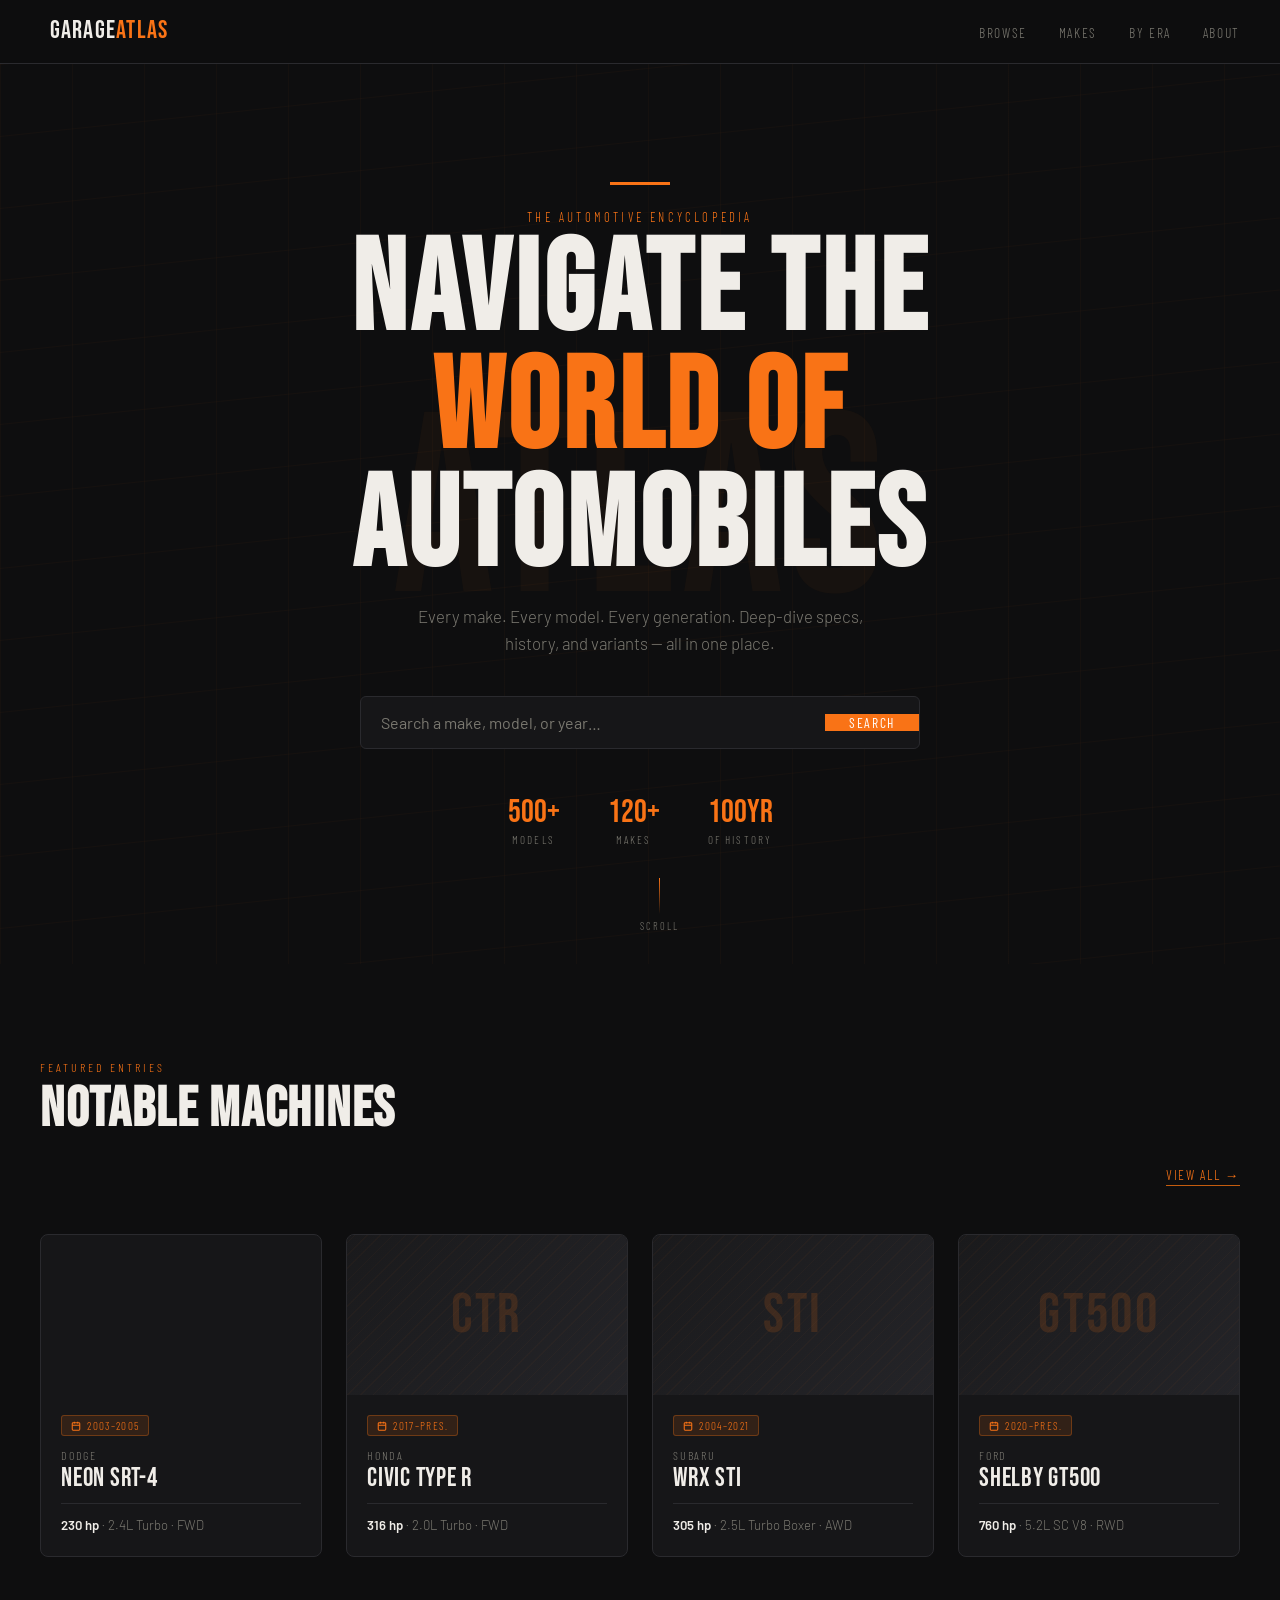
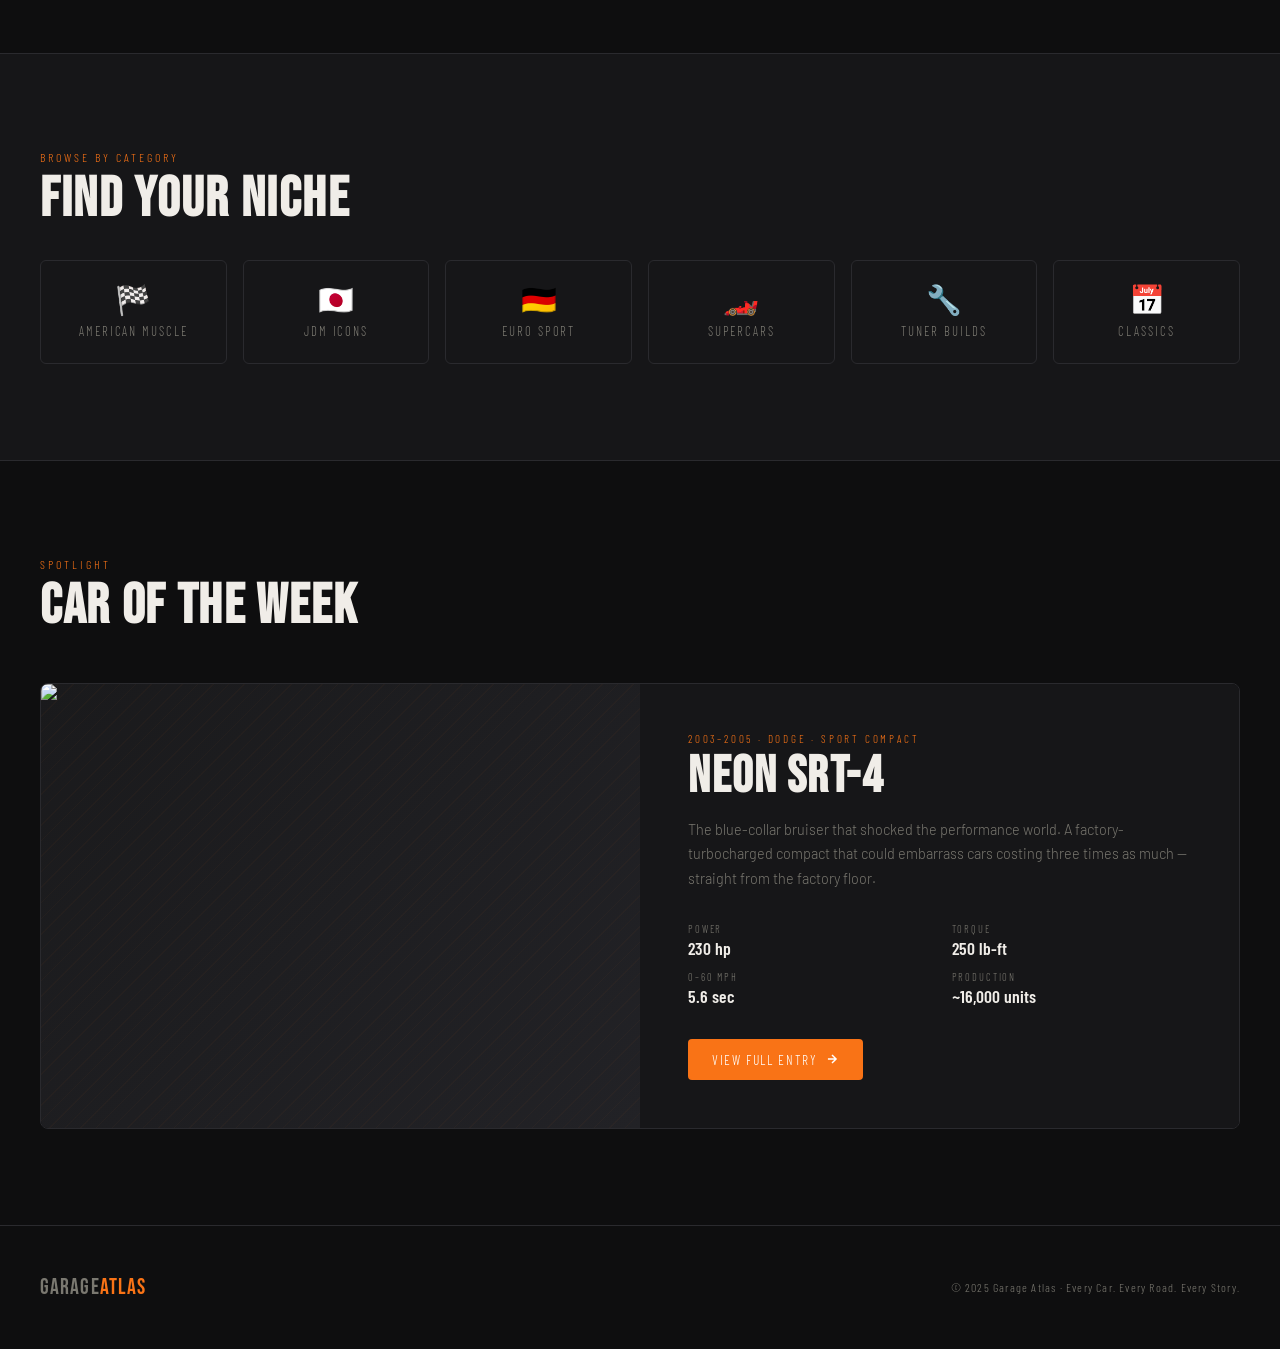
==== index.html @ d99cba9d "Add Garage Atlas site pages, styles, and car data Introduce the initial static site for Garage Atlas" ====
<!DOCTYPE html>
<html lang="en">
<head>
  <meta charset="UTF-8" />
  <meta name="viewport" content="width=device-width, initial-scale=1.0"/>
  <title>Garage Atlas — Navigate the World of Automobiles</title>
  <link rel="preconnect" href="https://fonts.googleapis.com">
  <link href="https://fonts.googleapis.com/css2?family=Bebas+Neue&family=Barlow:ital,wght@0,300;0,400;0,600;0,700;1,300&family=Barlow+Condensed:wght@400;600;700&display=swap" rel="stylesheet">
  <link rel="stylesheet" href="styles.css">
</head>
<body>

<!-- Page transition overlay (fades out on load, fades in on nav) -->
<div id="page-transition"></div>

<!-- ─── STICKY NAV ──────────────────────────────── -->
<nav>
  <a href="index.html" class="nav-logo">
    <!-- Inline SVG pin logo -->
    <svg class="nav-logo-icon" viewBox="0 0 32 32" fill="none" xmlns="http://www.w3.org/2000/svg">
      <path d="M16 2C11.03 2 7 6.03 7 11c0 6.75 9 19 9 19s9-12.25 9-19c0-4.97-4.03-9-9-9z" fill="#f97316"/>
      <circle cx="16" cy="11" r="4" fill="#0e0e0f"/>
      <!-- Gear teeth on circle -->
      <path d="M16 8v1M16 13v1M13 11h-1M20 11h-1M13.93 8.93l.7.7M18.37 13.37l.7.7M13.93 13.07l.7-.7M18.37 8.63l.7-.7" stroke="#f97316" stroke-width="1" stroke-linecap="round"/>
    </svg>
    <span class="nav-logo-text">GARAGE<span>ATLAS</span></span>
  </a>

  <ul class="nav-links">
    <li><a href="browse.html">Browse</a></li>
    <li><a href="browse.html">Makes</a></li>
    <li><a href="browse.html">By Era</a></li>
    <li><a href="#">About</a></li>
  </ul>

  <!-- Hamburger button — only visible on mobile, toggles the nav drawer -->
  <button class="nav-hamburger" id="nav-hamburger" aria-label="Toggle menu">
    <span></span><span></span><span></span>
  </button>
</nav>

<!-- Mobile nav drawer — hidden on desktop, slides down on mobile when hamburger is clicked -->
<div class="nav-drawer" id="nav-drawer">
  <a href="browse.html">Browse</a>
  <a href="browse.html">Makes</a>
  <a href="browse.html">By Era</a>
  <a href="#">About</a>
  <div class="drawer-search">
    <svg width="14" height="14" viewBox="0 0 24 24" fill="none" stroke="currentColor" stroke-width="2">
      <circle cx="11" cy="11" r="8"/><path d="m21 21-4.35-4.35"/>
    </svg>
    <input type="text" placeholder="Search..." id="drawer-search-input" />
  </div>
</div>

<!-- ─── HERO ────────────────────────────────────── -->
<section class="hero">
  <div class="hero-bg-text">ATLAS</div>

  <div class="hero-line"></div>
  <p class="hero-eyebrow">The Automotive Encyclopedia</p>

  <h1 class="hero-title">
    NAVIGATE THE<br><span>WORLD OF</span><br>AUTOMOBILES
  </h1>

  <p class="hero-sub">
    Every make. Every model. Every generation.
    Deep-dive specs, history, and variants — all in one place.
  </p>

  <!-- Hero search -->
  <div class="hero-search">
    <input type="text" placeholder="Search a make, model, or year…" id="hero-search-input" />
    <button onclick="doSearch()">Search</button>
  </div>

  <!-- Quick stats -->
  <div class="hero-stats">
    <div class="hero-stat">
      <div class="hero-stat-num">500+</div>
      <div class="hero-stat-label">Models</div>
    </div>
    <div class="hero-stat">
      <div class="hero-stat-num">120+</div>
      <div class="hero-stat-label">Makes</div>
    </div>
    <div class="hero-stat">
      <div class="hero-stat-num">100yr</div>
      <div class="hero-stat-label">Of History</div>
    </div>
  </div>

  <!-- Scroll cue -->
  <div class="scroll-cue">
    <div class="scroll-cue-line"></div>
    <span>Scroll</span>
  </div>
</section>

<!-- ─── FEATURED CARS ────────────────────────────── -->
<section>
  <div class="featured">
    <div class="featured-header reveal">
      <div>
        <p class="section-label">Featured Entries</p>
        <h2 class="section-title">NOTABLE MACHINES</h2>
      </div>
      <a href="browse.html">View All →</a>
    </div>

    <!-- Featured cards populated from cars/index.json by JS below -->
    <div class="cards-grid" id="featured-grid"></div>
  </div>
</section>

<!-- ─── CATEGORY TILES ───────────────────────────── -->
<section class="categories-section">
  <div class="categories-inner">
    <div class="reveal">
      <p class="section-label">Browse by Category</p>
      <h2 class="section-title" style="margin-bottom:2rem;">FIND YOUR NICHE</h2>
    </div>
    <div class="categories-grid reveal">
      <a href="browse.html" class="category-tile">
        <div class="category-tile-icon">🏁</div>
        <div class="category-tile-label">American Muscle</div>
      </a>
      <a href="browse.html" class="category-tile">
        <div class="category-tile-icon">🇯🇵</div>
        <div class="category-tile-label">JDM Icons</div>
      </a>
      <a href="browse.html" class="category-tile">
        <div class="category-tile-icon">🇩🇪</div>
        <div class="category-tile-label">Euro Sport</div>
      </a>
      <a href="browse.html" class="category-tile">
        <div class="category-tile-icon">🏎️</div>
        <div class="category-tile-label">Supercars</div>
      </a>
      <a href="browse.html" class="category-tile">
        <div class="category-tile-icon">🔧</div>
        <div class="category-tile-label">Tuner Builds</div>
      </a>
      <a href="browse.html" class="category-tile">
        <div class="category-tile-icon">📅</div>
        <div class="category-tile-label">Classics</div>
      </a>
    </div>
  </div>
</section>

<!-- ─── SPOTLIGHT ────────────────────────────────── -->
<section>
  <div class="spotlight-section">
    <div class="reveal">
      <p class="section-label">Spotlight</p>
      <h2 class="section-title">CAR OF THE WEEK</h2>
    </div>

    <a href="car.html?id=srt4" class="spotlight-card reveal">
      <!-- Spotlight image: JS sets a real photo if available, else keeps text -->
      <div class="spotlight-img" id="spotlight-img">SRT-4</div>
      <div class="spotlight-content">
        <p class="spotlight-eyebrow">2003–2005 · Dodge · Sport Compact</p>
        <h3 class="spotlight-title">NEON SRT-4</h3>
        <p class="spotlight-desc">
          The blue-collar bruiser that shocked the performance world.
          A factory-turbocharged compact that could embarrass cars
          costing three times as much — straight from the factory floor.
        </p>
        <div class="spotlight-specs">
          <div class="spotlight-spec-item">
            <div class="spotlight-spec-label">Power</div>
            <div class="spotlight-spec-val">230 hp</div>
          </div>
          <div class="spotlight-spec-item">
            <div class="spotlight-spec-label">Torque</div>
            <div class="spotlight-spec-val">250 lb-ft</div>
          </div>
          <div class="spotlight-spec-item">
            <div class="spotlight-spec-label">0–60 mph</div>
            <div class="spotlight-spec-val">5.6 sec</div>
          </div>
          <div class="spotlight-spec-item">
            <div class="spotlight-spec-label">Production</div>
            <div class="spotlight-spec-val">~16,000 units</div>
          </div>
        </div>
        <span class="btn-orange">
          View Full Entry
          <svg width="14" height="14" viewBox="0 0 24 24" fill="none" stroke="currentColor" stroke-width="2.5"><path d="M5 12h14M12 5l7 7-7 7"/></svg>
        </span>
      </div>
    </a>
  </div>
</section>

<!-- ─── FOOTER ───────────────────────────────────── -->
<footer>
  <div class="footer-logo">GARAGE<span>ATLAS</span></div>
  <div class="footer-copy">© 2025 Garage Atlas · Every Car. Every Road. Every Story.</div>
</footer>

<script>
  // ─── FETCH INDEX & POPULATE FEATURED CARDS ───────
  // Grabs the first 4 cars from index.json and renders
  // them as featured cards, using thumb images if available.
  // Also wires up the spotlight hero image from srt4.json.
  fetch('cars/index.json')
    .then(res => res.json())
    .then(cars => {
      const grid = document.getElementById('featured-grid');

      // Take first 4 cars as featured
      grid.innerHTML = cars.slice(0, 4).map((car, i) => {
        const thumbStyle = car.thumb
          ? `style="background-image:url('${car.thumb}'); background-size:cover; background-position:center;"`
          : '';
        const thumbText = car.thumb ? '' : car.abbr;

        return `
          <a href="car.html?id=${car.id}" class="car-card reveal" style="animation-delay:${i * 80}ms">
            <div class="card-img" ${thumbStyle}>${thumbText}</div>
            <div class="card-body">
              <div class="card-badge">
                <svg width="10" height="10" viewBox="0 0 24 24" fill="none" stroke="currentColor" stroke-width="2.5">
                  <rect x="3" y="4" width="18" height="18" rx="2"/><path d="M16 2v4M8 2v4M3 10h18"/>
                </svg>
                ${car.years}
              </div>
              <div class="card-make">${car.make}</div>
              <div class="card-model">${car.model}</div>
              <div class="card-spec">
                <strong>${car.hp} hp</strong> · ${car.engine} · ${car.drivetrain}
              </div>
            </div>
          </a>
        `;
      }).join('');

      // Re-attach transition listeners to the new cards
      attachTransitionLinks();

      // Re-run scroll reveal for the newly injected cards
      initScrollReveal();
    })
    .catch(() => {
      // Silently fail — page still works without featured cards
      console.warn('Could not load featured cars from index.json');
    });

  // ─── SPOTLIGHT HERO IMAGE ────────────────────────
  // Fetch srt4.json to get its hero image for the spotlight panel.
  // Falls back gracefully to the "SRT-4" text if no image is set.
  fetch('cars/srt4.json')
    .then(res => res.json())
    .then(car => {
      const panel = document.getElementById('spotlight-img');
      if (car.images && car.images.hero) {
        panel.classList.add('has-image');
        panel.innerHTML = `<img src="${car.images.hero}" alt="${car.make} ${car.model}" />`;
      }
    })
    .catch(() => {}); // silent fallback

  // ─── PAGE TRANSITIONS ────────────────────────────
  function attachTransitionLinks() {
    document.querySelectorAll('a[href]').forEach(link => {
      if (link._transitionBound) return;
      link._transitionBound = true;
      const target = link.getAttribute('href');
      if (!target || target.startsWith('#')) return;
      link.addEventListener('click', e => {
        e.preventDefault();
        const overlay = document.getElementById('page-transition');
        overlay.classList.add('fade-out');
        setTimeout(() => { window.location.href = target; }, 350);
      });
    });
  }

  // Initial link binding for static links already in the HTML
  attachTransitionLinks();

  // ─── SCROLL REVEAL ──────────────────────────────
  // Reusable — called on load for static elements, and again
  // after fetch injects new cards so they also animate in.
  function initScrollReveal() {
    const observer = new IntersectionObserver((entries) => {
      entries.forEach((entry, i) => {
        if (entry.isIntersecting) {
          setTimeout(() => entry.target.classList.add('visible'), i * 80);
          observer.unobserve(entry.target);
        }
      });
    }, { threshold: 0.1 });
    // Only observe elements not already marked visible
    document.querySelectorAll('.reveal:not(.visible)').forEach(el => observer.observe(el));
  }

  // Run immediately for all static .reveal elements on the page
  initScrollReveal();

  // ─── HAMBURGER MENU ─────────────────────────────
  // Toggles the mobile nav drawer open/closed
  document.getElementById('nav-hamburger').addEventListener('click', () => {
    document.getElementById('nav-drawer').classList.toggle('open');
    document.getElementById('nav-hamburger').classList.toggle('open');
  });

  // Drawer search routes to browse page on Enter
  document.getElementById('drawer-search-input').addEventListener('keydown', e => {
    if (e.key === 'Enter') {
      const q = e.target.value.trim();
      window.location.href = q ? `browse.html?q=${encodeURIComponent(q)}` : 'browse.html';
    }
  });
  // Sends search query to browse page via URL param
  function doSearch() {
    const q = document.getElementById('hero-search-input').value.trim();
    if (q) window.location.href = `browse.html?q=${encodeURIComponent(q)}`;
    else window.location.href = 'browse.html';
  }

  // Also trigger search on Enter key in hero input
  document.getElementById('hero-search-input').addEventListener('keydown', e => {
    if (e.key === 'Enter') doSearch();
  });

  // Nav quick search also routes to browse
  document.getElementById('nav-search-input').addEventListener('keydown', e => {
    if (e.key === 'Enter') {
      const q = e.target.value.trim();
      window.location.href = q ? `browse.html?q=${encodeURIComponent(q)}` : 'browse.html';
    }
  });
</script>
</body>
</html>
---- styles.css ----
/* ═══════════════════════════════════════════════════════
   GARAGE ATLAS — styles.css
   Shared stylesheet for index.html, browse.html, car.html
   ═══════════════════════════════════════════════════════ */

/* ─── CSS VARIABLES ─────────────────────────────────────
   Single source of truth for colors, fonts, and spacing.
   Change a value here and it updates everywhere.
──────────────────────────────────────────────────────── */
:root {
  --bg:           #0e0e0f;
  --bg-card:      #161618;
  --bg-lift:      #1e1e21;
  --orange:       #f97316;
  --orange-dim:   #c45c0e;
  --orange-glow:  rgba(249, 115, 22, 0.18);
  --white:        #f0ede8;
  --muted:        #7a7870;
  --border:       #2a2a2e;
  --font-display: 'Bebas Neue', sans-serif;
  --font-cond:    'Barlow Condensed', sans-serif;
  --font-body:    'Barlow', sans-serif;
}

/* ─── RESET & BASE ──────────────────────────────────────
   Zero out default margins/padding and set global defaults
──────────────────────────────────────────────────────── */
*, *::before, *::after {
  box-sizing: border-box;
  margin: 0;
  padding: 0;
}

html {
  scroll-behavior: smooth;
}

body {
  background: var(--bg);
  color: var(--white);
  font-family: var(--font-body);
  font-weight: 300;
  overflow-x: hidden;
  cursor: default;
}

/* ─── PAGE TRANSITION OVERLAY ───────────────────────────
   Full-screen overlay that fades in/out between page navigations.
   index.html starts at opacity:0 (already visible on load).
   browse.html and car.html start at opacity:1 then fade out.
──────────────────────────────────────────────────────── */
#page-transition {
  position: fixed;
  inset: 0;
  background: var(--bg);
  z-index: 9999;
  pointer-events: none;
  opacity: 0;
  transition: opacity 0.35s ease;
}
/* Used by browse/car pages to fade in on load */
#page-transition.loaded   { opacity: 0; }
/* Triggered before navigating away from any page */
#page-transition.fade-out { opacity: 1; pointer-events: all; }

/* ─── STICKY NAV ────────────────────────────────────────
   Shared navigation bar across all pages.
   index.html uses position:fixed; other pages use position:sticky.
──────────────────────────────────────────────────────── */
nav {
  position: sticky;
  top: 0;
  left: 0;
  right: 0;
  z-index: 100;
  display: flex;
  align-items: center;
  justify-content: space-between;
  padding: 0 2.5rem;
  height: 64px;
  background: rgba(14, 14, 15, 0.88);
  backdrop-filter: blur(12px);
  border-bottom: 1px solid var(--border);
  transition: background 0.3s;
}

/* Logo: icon + wordmark */
.nav-logo {
  display: flex;
  align-items: center;
  gap: 0.6rem;
  text-decoration: none;
}
.nav-logo-text {
  font-family: var(--font-display);
  font-size: 1.55rem;
  letter-spacing: 0.05em;
  color: var(--white);
  line-height: 1;
}
.nav-logo-text span { color: var(--orange); }

/* Nav link list */
.nav-links {
  display: flex;
  align-items: center;
  gap: 2rem;
  list-style: none;
}
.nav-links a {
  font-family: var(--font-cond);
  font-size: 0.85rem;
  letter-spacing: 0.12em;
  text-transform: uppercase;
  color: var(--muted);
  text-decoration: none;
  transition: color 0.2s;
}
.nav-links a:hover,
.nav-links a.active { color: var(--orange); }

/* Compact search widget in the nav */
.nav-search {
  display: flex;
  align-items: center;
  gap: 0.5rem;
  background: var(--bg-lift);
  border: 1px solid var(--border);
  border-radius: 4px;
  padding: 0.35rem 0.75rem;
  transition: border-color 0.2s;
}
.nav-search:focus-within { border-color: var(--orange); }
.nav-search input {
  background: none;
  border: none;
  outline: none;
  color: var(--white);
  font-family: var(--font-body);
  font-size: 0.85rem;
  width: 180px;
}
.nav-search input::placeholder { color: var(--muted); }
.nav-search svg { color: var(--muted); flex-shrink: 0; }

/* ─── SHARED SECTION UTILITIES ──────────────────────────
   Reusable labels and titles used on index.html
──────────────────────────────────────────────────────── */
section { padding: 6rem 2.5rem; }

.section-label {
  font-family: var(--font-cond);
  font-size: 0.75rem;
  letter-spacing: 0.25em;
  text-transform: uppercase;
  color: var(--orange);
  margin-bottom: 0.5rem;
}

.section-title {
  font-family: var(--font-display);
  font-size: clamp(2.2rem, 5vw, 3.5rem);
  line-height: 1;
  letter-spacing: 0.03em;
  margin-bottom: 3rem;
}

/* ─── SHARED CAR CARD ───────────────────────────────────
   Used on both index.html (featured grid) and browse.html (results grid)
──────────────────────────────────────────────────────── */
.car-card {
  background: var(--bg-card);
  border: 1px solid var(--border);
  border-radius: 8px;
  overflow: hidden;
  text-decoration: none;
  color: inherit;
  display: flex;
  flex-direction: column;
  transition: border-color 0.25s, transform 0.25s, box-shadow 0.25s;
  position: relative;
}
.car-card:hover {
  border-color: var(--orange);
  transform: translateY(-4px);
  box-shadow: 0 8px 40px var(--orange-glow);
}
/* Animated orange left-edge accent bar */
.car-card::before {
  content: '';
  position: absolute;
  left: 0; top: 0; bottom: 0;
  width: 3px;
  background: var(--orange);
  transform: scaleY(0);
  transform-origin: bottom;
  transition: transform 0.3s ease;
}
.car-card:hover::before { transform: scaleY(1); }

/* Card image placeholder — gradient + diagonal stripe texture */
.card-img {
  height: 160px;
  background: linear-gradient(135deg, #1a1a1c 0%, #242428 100%);
  display: flex;
  align-items: center;
  justify-content: center;
  font-family: var(--font-display);
  font-size: 3.5rem;
  color: rgba(249, 115, 22, 0.15);
  letter-spacing: 0.05em;
  overflow: hidden;
  position: relative;
}
.card-img::after {
  content: '';
  position: absolute;
  inset: 0;
  background: repeating-linear-gradient(
    -45deg,
    transparent,
    transparent 8px,
    rgba(249, 115, 22, 0.03) 8px,
    rgba(249, 115, 22, 0.03) 9px
  );
}

.card-body {
  padding: 1.25rem;
  flex: 1;
  display: flex;
  flex-direction: column;
}

/* Year badge (orange pill with calendar icon) */
.card-badge {
  display: inline-flex;
  align-items: center;
  gap: 0.4rem;
  background: rgba(249, 115, 22, 0.12);
  border: 1px solid rgba(249, 115, 22, 0.3);
  border-radius: 3px;
  padding: 0.2rem 0.55rem;
  font-family: var(--font-cond);
  font-size: 0.7rem;
  letter-spacing: 0.12em;
  color: var(--orange);
  text-transform: uppercase;
  margin-bottom: 0.75rem;
  width: fit-content;
}

.card-make {
  font-family: var(--font-cond);
  font-size: 0.75rem;
  letter-spacing: 0.15em;
  text-transform: uppercase;
  color: var(--muted);
  margin-bottom: 0.2rem;
}

.card-model {
  font-family: var(--font-display);
  font-size: 1.6rem;
  line-height: 1;
  letter-spacing: 0.03em;
  margin-bottom: 0.75rem;
}

.card-spec {
  font-size: 0.82rem;
  color: var(--muted);
  line-height: 1.5;
  margin-top: auto;
  padding-top: 0.75rem;
  border-top: 1px solid var(--border);
}
.card-spec strong {
  color: var(--white);
  font-weight: 600;
}

/* ─── SHARED FOOTER ─────────────────────────────────────
   Consistent footer across all pages
──────────────────────────────────────────────────────── */
footer {
  border-top: 1px solid var(--border);
  padding: 3rem 2.5rem;
  display: flex;
  align-items: center;
  justify-content: space-between;
}

.footer-logo {
  font-family: var(--font-display);
  font-size: 1.4rem;
  letter-spacing: 0.05em;
  color: var(--muted);
}
.footer-logo span { color: var(--orange); }

.footer-copy {
  font-family: var(--font-cond);
  font-size: 0.75rem;
  letter-spacing: 0.1em;
  color: var(--muted);
}

/* ─── SHARED ANIMATIONS ─────────────────────────────────
   Keyframes used across all pages for reveals and loading
──────────────────────────────────────────────────────── */
@keyframes fadeUp {
  from { opacity: 0; transform: translateY(20px); }
  to   { opacity: 1; transform: translateY(0); }
}
@keyframes slideIn {
  from { opacity: 0; width: 0; }
  to   { opacity: 1; width: 60px; }
}
@keyframes pulse {
  0%, 100% { opacity: 1; }
  50%       { opacity: 0.3; }
}

/* Scroll-reveal base state — JS adds .visible to trigger the transition */
.reveal {
  opacity: 0;
  transform: translateY(30px);
  transition: opacity 0.6s ease, transform 0.6s ease;
}
.reveal.visible {
  opacity: 1;
  transform: none;
}

/* Card stagger animation used on browse.html results */
.card-appear {
  animation: fadeUp 0.4s ease both;
}

/* ─── ORANGE BUTTON ─────────────────────────────────────
   Shared CTA button used on index.html spotlight section
──────────────────────────────────────────────────────── */
.btn-orange {
  display: inline-flex;
  align-items: center;
  gap: 0.5rem;
  background: var(--orange);
  color: #fff;
  font-family: var(--font-cond);
  font-size: 0.85rem;
  letter-spacing: 0.12em;
  text-transform: uppercase;
  padding: 0.75rem 1.5rem;
  border-radius: 4px;
  text-decoration: none;
  width: fit-content;
  transition: background 0.2s, transform 0.15s;
}
.btn-orange:hover {
  background: var(--orange-dim);
  transform: translateX(2px);
}

/* ════════════════════════════════════════════════════════
   INDEX.HTML — Landing page specific styles
   ════════════════════════════════════════════════════════ */

/* ─── HERO ──────────────────────────────────────────────
   Full-viewport hero section with animated entrance
──────────────────────────────────────────────────────── */
.hero {
  position: relative;
  min-height: 100vh;
  display: flex;
  flex-direction: column;
  align-items: center;
  justify-content: center;
  text-align: center;
  padding: 0 2rem;
  overflow: hidden;
}

/* Skewed grid background texture */
.hero::before {
  content: '';
  position: absolute;
  inset: 0;
  background-image:
    linear-gradient(rgba(249, 115, 22, 0.03) 1px, transparent 1px),
    linear-gradient(90deg, rgba(249, 115, 22, 0.03) 1px, transparent 1px);
  background-size: 60px 60px;
  transform: skewY(-6deg) scale(1.2);
  transform-origin: top left;
}

/* Large ghost "ATLAS" watermark text in the background */
.hero-bg-text {
  position: absolute;
  font-family: var(--font-display);
  font-size: clamp(8rem, 20vw, 18rem);
  color: rgba(249, 115, 22, 0.04);
  letter-spacing: 0.02em;
  white-space: nowrap;
  pointer-events: none;
  user-select: none;
  top: 50%;
  left: 50%;
  transform: translate(-50%, -50%);
}

/* Orange horizontal accent line above eyebrow text */
.hero-line {
  width: 60px;
  height: 3px;
  background: var(--orange);
  margin: 0 auto 1.5rem;
  opacity: 0;
  animation: slideIn 0.6s 0.2s forwards;
}

.hero-eyebrow {
  font-family: var(--font-cond);
  font-size: 0.8rem;
  letter-spacing: 0.25em;
  text-transform: uppercase;
  color: var(--orange);
  opacity: 0;
  animation: fadeUp 0.6s 0.3s forwards;
}

.hero-title {
  font-family: var(--font-display);
  font-size: clamp(4rem, 10vw, 9rem);
  line-height: 0.92;
  letter-spacing: 0.03em;
  margin: 0.5rem 0 1rem;
  opacity: 0;
  animation: fadeUp 0.7s 0.45s forwards;
}
.hero-title span { color: var(--orange); }

.hero-sub {
  font-size: 1.05rem;
  font-weight: 300;
  color: var(--muted);
  max-width: 500px;
  line-height: 1.6;
  opacity: 0;
  animation: fadeUp 0.7s 0.6s forwards;
}

/* Hero search bar — wider than nav search */
.hero-search {
  margin-top: 2.5rem;
  display: flex;
  align-items: center;
  background: var(--bg-card);
  border: 1px solid var(--border);
  border-radius: 6px;
  overflow: hidden;
  width: min(560px, 90vw);
  opacity: 0;
  animation: fadeUp 0.7s 0.75s forwards;
  transition: border-color 0.2s, box-shadow 0.2s;
}
.hero-search:focus-within {
  border-color: var(--orange);
  box-shadow: 0 0 0 3px var(--orange-glow);
}
.hero-search input {
  flex: 1;
  background: none;
  border: none;
  outline: none;
  padding: 1rem 1.25rem;
  font-family: var(--font-body);
  font-size: 1rem;
  color: var(--white);
}
.hero-search input::placeholder { color: var(--muted); }
.hero-search button {
  background: var(--orange);
  border: none;
  padding: 0 1.5rem;
  height: 100%;
  color: #fff;
  font-family: var(--font-cond);
  font-size: 0.85rem;
  letter-spacing: 0.12em;
  text-transform: uppercase;
  cursor: pointer;
  transition: background 0.2s;
  white-space: nowrap;
}
.hero-search button:hover { background: var(--orange-dim); }

/* Stat strip below hero search */
.hero-stats {
  margin-top: 3rem;
  display: flex;
  gap: 3rem;
  opacity: 0;
  animation: fadeUp 0.7s 0.9s forwards;
}
.hero-stat { text-align: center; }
.hero-stat-num {
  font-family: var(--font-display);
  font-size: 2rem;
  color: var(--orange);
  line-height: 1;
}
.hero-stat-label {
  font-family: var(--font-cond);
  font-size: 0.7rem;
  letter-spacing: 0.18em;
  text-transform: uppercase;
  color: var(--muted);
  margin-top: 0.2rem;
}

/* Animated scroll indicator at bottom of hero */
.scroll-cue {
  position: absolute;
  bottom: 2rem;
  left: 50%;
  transform: translateX(-50%);
  display: flex;
  flex-direction: column;
  align-items: center;
  gap: 0.4rem;
  opacity: 0;
  animation: fadeUp 0.6s 1.2s forwards;
}
.scroll-cue span {
  font-family: var(--font-cond);
  font-size: 0.65rem;
  letter-spacing: 0.2em;
  text-transform: uppercase;
  color: var(--muted);
}
.scroll-cue-line {
  width: 1px;
  height: 36px;
  background: linear-gradient(to bottom, var(--orange), transparent);
  animation: pulse 1.8s infinite;
}

/* ─── FEATURED CARS (index.html) ────────────────────────
   Max-width wrapper + header row with "View All" link
──────────────────────────────────────────────────────── */
.featured { max-width: 1300px; margin: 0 auto; }

.featured-header {
  display: flex;
  align-items: flex-end;
  justify-content: space-between;
  margin-bottom: 3rem;
}
.featured-header a {
  font-family: var(--font-cond);
  font-size: 0.85rem;
  letter-spacing: 0.12em;
  text-transform: uppercase;
  color: var(--orange);
  text-decoration: none;
  border-bottom: 1px solid var(--orange-dim);
  padding-bottom: 2px;
  transition: color 0.2s;
}
.featured-header a:hover { color: var(--white); }

/* Card grid (also used by browse.html — column count differs) */
.cards-grid {
  display: grid;
  grid-template-columns: repeat(auto-fill, minmax(280px, 1fr));
  gap: 1.5rem;
}

/* ─── CATEGORIES STRIP (index.html) ─────────────────────
   Section with alternating background
──────────────────────────────────────────────────────── */
.categories-section {
  background: var(--bg-card);
  border-top: 1px solid var(--border);
  border-bottom: 1px solid var(--border);
}
.categories-inner { max-width: 1300px; margin: 0 auto; }
.categories-grid {
  display: grid;
  grid-template-columns: repeat(auto-fill, minmax(180px, 1fr));
  gap: 1rem;
}
.category-tile {
  border: 1px solid var(--border);
  border-radius: 6px;
  padding: 1.5rem 1rem;
  text-align: center;
  text-decoration: none;
  color: var(--white);
  transition: border-color 0.2s, background 0.2s;
  display: flex;
  flex-direction: column;
  align-items: center;
  gap: 0.6rem;
}
.category-tile:hover {
  border-color: var(--orange);
  background: var(--orange-glow);
}
.category-tile-icon {
  font-size: 1.8rem;
  line-height: 1;
}
.category-tile-label {
  font-family: var(--font-cond);
  font-size: 0.8rem;
  letter-spacing: 0.15em;
  text-transform: uppercase;
  color: var(--muted);
}

/* ─── SPOTLIGHT (index.html) ────────────────────────────
   Two-column feature card: image left, content right
──────────────────────────────────────────────────────── */
.spotlight-section { max-width: 1300px; margin: 0 auto; }

.spotlight-card {
  display: grid;
  grid-template-columns: 1fr 1fr;
  border: 1px solid var(--border);
  border-radius: 8px;
  overflow: hidden;
  text-decoration: none;
  color: inherit;
  transition: border-color 0.25s, box-shadow 0.25s;
}
.spotlight-card:hover {
  border-color: var(--orange);
  box-shadow: 0 0 60px var(--orange-glow);
}
.spotlight-img {
  background: linear-gradient(135deg, #1a1a1c, #222226);
  min-height: 380px;
  display: flex;
  align-items: center;
  justify-content: center;
  font-family: var(--font-display);
  font-size: 6rem;
  color: rgba(249, 115, 22, 0.1);
  position: relative;
  overflow: hidden;
}
.spotlight-img::after {
  content: '';
  position: absolute;
  inset: 0;
  background: repeating-linear-gradient(
    -45deg,
    transparent, transparent 10px,
    rgba(249, 115, 22, 0.03) 10px, rgba(249, 115, 22, 0.03) 11px
  );
}
.spotlight-content {
  background: var(--bg-card);
  padding: 3rem;
  display: flex;
  flex-direction: column;
  justify-content: center;
}
.spotlight-eyebrow {
  font-family: var(--font-cond);
  font-size: 0.7rem;
  letter-spacing: 0.25em;
  text-transform: uppercase;
  color: var(--orange);
  margin-bottom: 0.5rem;
}
.spotlight-title {
  font-family: var(--font-display);
  font-size: 3.2rem;
  line-height: 0.95;
  letter-spacing: 0.03em;
  margin-bottom: 1rem;
}
.spotlight-desc {
  font-size: 0.9rem;
  color: var(--muted);
  line-height: 1.7;
  margin-bottom: 2rem;
}
.spotlight-specs {
  display: grid;
  grid-template-columns: 1fr 1fr;
  gap: 0.75rem 1.5rem;
  margin-bottom: 2rem;
}
.spotlight-spec-label {
  font-family: var(--font-cond);
  font-size: 0.65rem;
  letter-spacing: 0.18em;
  text-transform: uppercase;
  color: var(--muted);
}
.spotlight-spec-val {
  font-family: var(--font-cond);
  font-size: 1.1rem;
  font-weight: 600;
  color: var(--white);
  margin-top: 0.1rem;
}

/* ════════════════════════════════════════════════════════
   BROWSE.HTML — Browse/search page specific styles
   ════════════════════════════════════════════════════════ */

/* ─── PAGE HEADER (browse.html) ─────────────────────────
   Large title block at the top of the browse page
──────────────────────────────────────────────────────── */
.page-header {
  padding: 4rem 2.5rem 2.5rem;
  border-bottom: 1px solid var(--border);
  max-width: 1300px;
  margin: 0 auto;
}
.page-header-eyebrow {
  font-family: var(--font-cond);
  font-size: 0.75rem;
  letter-spacing: 0.25em;
  text-transform: uppercase;
  color: var(--orange);
  margin-bottom: 0.4rem;
}
.page-header-title {
  font-family: var(--font-display);
  font-size: clamp(3rem, 7vw, 5.5rem);
  line-height: 0.95;
  letter-spacing: 0.03em;
}

/* ─── BROWSE LAYOUT (browse.html) ───────────────────────
   Two-column layout: sidebar filters | results grid
──────────────────────────────────────────────────────── */
.browse-layout {
  max-width: 1300px;
  margin: 0 auto;
  padding: 2.5rem;
  display: grid;
  grid-template-columns: 260px 1fr;
  gap: 2.5rem;
  align-items: start;
}

/* ─── SIDEBAR FILTERS (browse.html) ────────────────────
   Sticky filter panel on the left
──────────────────────────────────────────────────────── */
.sidebar {
  position: sticky;
  top: 80px; /* offset below the 64px nav */
}

/* Search input inside the sidebar */
.filter-search {
  display: flex;
  align-items: center;
  gap: 0.5rem;
  background: var(--bg-card);
  border: 1px solid var(--border);
  border-radius: 6px;
  padding: 0.65rem 1rem;
  margin-bottom: 1.5rem;
  transition: border-color 0.2s;
}
.filter-search:focus-within { border-color: var(--orange); }
.filter-search input {
  background: none;
  border: none;
  outline: none;
  color: var(--white);
  font-family: var(--font-body);
  font-size: 0.9rem;
  width: 100%;
}
.filter-search input::placeholder { color: var(--muted); }
.filter-search svg { color: var(--muted); flex-shrink: 0; }

/* Filter section (Make / Era / Category) */
.filter-group { margin-bottom: 2rem; }
.filter-group-title {
  font-family: var(--font-cond);
  font-size: 0.7rem;
  letter-spacing: 0.2em;
  text-transform: uppercase;
  color: var(--muted);
  margin-bottom: 0.75rem;
  padding-bottom: 0.5rem;
  border-bottom: 1px solid var(--border);
}

/* Pill-style toggle buttons for filters */
.filter-pills {
  display: flex;
  flex-wrap: wrap;
  gap: 0.4rem;
}
.filter-pill {
  font-family: var(--font-cond);
  font-size: 0.75rem;
  letter-spacing: 0.08em;
  text-transform: uppercase;
  padding: 0.3rem 0.7rem;
  border: 1px solid var(--border);
  border-radius: 3px;
  color: var(--muted);
  cursor: pointer;
  background: none;
  transition: border-color 0.2s, color 0.2s, background 0.2s;
  user-select: none;
}
.filter-pill:hover { border-color: var(--orange); color: var(--white); }
.filter-pill.active {
  border-color: var(--orange);
  color: var(--orange);
  background: var(--orange-glow);
}

/* Results count + sort row above the card grid */
.results-header {
  display: flex;
  align-items: center;
  justify-content: space-between;
  margin-bottom: 1.5rem;
}
.results-count {
  font-family: var(--font-cond);
  font-size: 0.8rem;
  letter-spacing: 0.12em;
  text-transform: uppercase;
  color: var(--muted);
}
.results-count strong { color: var(--orange); }

/* Sort dropdown */
.sort-select {
  background: var(--bg-card);
  border: 1px solid var(--border);
  border-radius: 4px;
  color: var(--white);
  font-family: var(--font-cond);
  font-size: 0.8rem;
  letter-spacing: 0.08em;
  padding: 0.35rem 0.75rem;
  outline: none;
  cursor: pointer;
}
.sort-select:focus { border-color: var(--orange); }

/* Empty state shown when filters return no results */
.no-results {
  grid-column: 1 / -1;
  text-align: center;
  padding: 4rem 2rem;
  color: var(--muted);
}
.no-results-icon { font-size: 3rem; margin-bottom: 1rem; }
.no-results h3 {
  font-family: var(--font-display);
  font-size: 2rem;
  color: var(--white);
  margin-bottom: 0.5rem;
}

/* ════════════════════════════════════════════════════════
   CAR.HTML — Individual car entry page specific styles
   ════════════════════════════════════════════════════════ */

/* ─── BREADCRUMB (car.html) ─────────────────────────────
   Navigation trail: Home / Browse / Make / Model / Trim
──────────────────────────────────────────────────────── */
.breadcrumb {
  padding: 1.25rem 2.5rem;
  border-bottom: 1px solid var(--border);
  display: flex;
  align-items: center;
  gap: 0.5rem;
  font-family: var(--font-cond);
  font-size: 0.75rem;
  letter-spacing: 0.12em;
  text-transform: uppercase;
  color: var(--muted);
}
.breadcrumb a { color: var(--muted); text-decoration: none; transition: color 0.2s; }
.breadcrumb a:hover { color: var(--orange); }
.breadcrumb .sep { color: var(--border); }
.breadcrumb .current { color: var(--orange); }

/* ─── CAR HERO HEADER (car.html) ────────────────────────
   Two-column: car info/title left, image placeholder right
──────────────────────────────────────────────────────── */
.car-hero {
  display: grid;
  grid-template-columns: 1fr 640px; /* wider column gives the image room to center */
  border-bottom: 1px solid var(--border);
  overflow: hidden;
}

.car-hero-info {
  padding: 1.75rem 2.5rem;
  display: flex;
  flex-direction: column;
  justify-content: flex-end;
  position: relative;
}
/* Gradient orange vertical line on the far left edge */
.car-hero-info::before {
  content: '';
  position: absolute;
  left: 0; top: 20%; bottom: 20%;
  width: 3px;
  background: linear-gradient(to bottom, transparent, var(--orange), transparent);
}
.car-hero-eyebrow {
  font-family: var(--font-cond);
  font-size: 0.75rem;
  letter-spacing: 0.25em;
  text-transform: uppercase;
  color: var(--orange);
  margin-bottom: 0.5rem;
}
.car-hero-title {
  font-family: var(--font-display);
  font-size: clamp(3.5rem, 8vw, 7rem);
  line-height: 0.9;
  letter-spacing: 0.03em;
  margin-bottom: 0.3rem;
}
.car-hero-sub {
  font-family: var(--font-display);
  font-size: clamp(1.5rem, 3vw, 2.5rem);
  color: var(--muted);
  letter-spacing: 0.05em;
  margin-bottom: 1.5rem;
}
/* Row of quick-stat badge pills under the title */
.hero-badges {
  display: flex;
  flex-wrap: wrap;
  gap: 0.5rem;
}
.hero-badge {
  background: var(--bg-lift);
  border: 1px solid var(--border);
  border-radius: 3px;
  padding: 0.35rem 0.75rem;
  font-family: var(--font-cond);
  font-size: 0.75rem;
  letter-spacing: 0.1em;
  text-transform: uppercase;
  color: var(--white);
}
.hero-badge.highlight {
  background: rgba(249, 115, 22, 0.12);
  border-color: rgba(249, 115, 22, 0.4);
  color: var(--orange);
}
/* Car image placeholder panel — fills the full column width and
   stretches to match the height of the info column on the left */
.car-hero-img {
  width: 100%;
  height: 100%;
  margin: auto;
  background: linear-gradient(135deg, #161618 0%, #1e1e22 100%);
  display: flex;
  align-items: center;
  justify-content: center;
  font-family: var(--font-display);
  font-size: 7rem;
  color: rgba(249, 115, 22, 0.08);
  letter-spacing: 0.05em;
  position: relative;
  overflow: hidden;
}
.car-hero-img::before {
  content: '';
  position: absolute;
  inset: 0;
  background: repeating-linear-gradient(
    -45deg,
    transparent, transparent 10px,
    rgba(249, 115, 22, 0.025) 10px, rgba(249, 115, 22, 0.025) 11px
  );
}

/* ─── CONTENT LAYOUT (car.html) ─────────────────────────
   Two-column: main article left, sticky sidebar right
──────────────────────────────────────────────────────── */
.content-layout {
  max-width: 1600px;
  margin: 0 auto;
  padding: 3rem 2.5rem;
  display: grid;
  grid-template-columns: 1fr 360px;
  gap: 3rem;
  align-items: start;
}

/* ─── ARTICLE SECTIONS (car.html) ───────────────────────
   Section headers with extending horizontal rule
──────────────────────────────────────────────────────── */
.section-head {
  display: flex;
  align-items: center;
  gap: 1rem;
  margin-bottom: 1.5rem;
}
.section-head-line {
  flex: 1;
  height: 1px;
  background: var(--border);
}
.section-head h2 {
  font-family: var(--font-display);
  font-size: 1.8rem;
  letter-spacing: 0.04em;
  white-space: nowrap;
}

/* History body text */
.history-text {
  font-size: 0.95rem;
  line-height: 1.75;
  color: #c8c4bc;
}
.history-text p + p { margin-top: 1rem; }
.history-text strong { color: var(--white); font-weight: 600; }

/* ─── GENERATION TIMELINE (car.html) ────────────────────
   Horizontal timeline with dots connected by a line
──────────────────────────────────────────────────────── */
.timeline { margin: 2.5rem 0; }

.timeline-track {
  position: relative;
  display: flex;
}
/* Horizontal connecting line behind all dots */
.timeline-track::before {
  content: '';
  position: absolute;
  top: 16px;
  left: 16px;
  right: 16px;
  height: 2px;
  background: var(--border);
  z-index: 0;
}
.timeline-node {
  flex: 1;
  display: flex;
  flex-direction: column;
  align-items: center;
  gap: 0.5rem;
  position: relative;
  z-index: 1;
}
/* Circle indicator for each timeline point */
.timeline-dot {
  width: 32px;
  height: 32px;
  border-radius: 50%;
  background: var(--bg-card);
  border: 2px solid var(--border);
  display: flex;
  align-items: center;
  justify-content: center;
  font-family: var(--font-display);
  font-size: 0.55rem;
  color: var(--muted);
  letter-spacing: 0.05em;
  transition: border-color 0.2s, color 0.2s;
}
/* .active highlights the current generation */
.timeline-node.active .timeline-dot {
  border-color: var(--orange);
  background: rgba(249, 115, 22, 0.12);
  color: var(--orange);
}
.timeline-label {
  font-family: var(--font-cond);
  font-size: 0.65rem;
  letter-spacing: 0.1em;
  text-transform: uppercase;
  color: var(--muted);
  text-align: center;
}
.timeline-year {
  font-family: var(--font-display);
  font-size: 0.85rem;
  color: var(--muted);
  text-align: center;
}
.timeline-node.active .timeline-label,
.timeline-node.active .timeline-year { color: var(--white); }

/* ─── SPECS TABLES (car.html) ───────────────────────────
   Styled like a racing data printout / tech sheet
──────────────────────────────────────────────────────── */
.specs-table {
  width: 100%;
  border-collapse: collapse;
  margin-bottom: 2.5rem;
}
.specs-table thead tr {
  background: rgba(249, 115, 22, 0.08);
  border-bottom: 1px solid var(--orange-dim);
}
.specs-table thead th {
  font-family: var(--font-cond);
  font-size: 0.7rem;
  letter-spacing: 0.18em;
  text-transform: uppercase;
  color: var(--orange);
  padding: 0.6rem 1rem;
  text-align: left;
}
.specs-table tbody tr {
  border-bottom: 1px solid var(--border);
  transition: background 0.15s;
}
.specs-table tbody tr:hover { background: rgba(249, 115, 22, 0.04); }
.specs-table td {
  padding: 0.65rem 1rem;
  font-size: 0.88rem;
}
.specs-table td:first-child {
  font-family: var(--font-cond);
  font-size: 0.75rem;
  letter-spacing: 0.12em;
  text-transform: uppercase;
  color: var(--muted);
  width: 45%;
}
.specs-table td:last-child {
  color: var(--white);
  font-weight: 400;
}
/* Highlighted rows (key performance numbers) shown in orange */
.specs-highlight td:last-child {
  color: var(--orange);
  font-weight: 600;
}

/* ─── TRIM LEVELS (car.html) ────────────────────────────
   2-column grid of trim/package cards
──────────────────────────────────────────────────────── */
.trim-cards {
  display: grid;
  grid-template-columns: 1fr 1fr;
  gap: 1rem;
  margin-bottom: 2.5rem;
}
.trim-card {
  background: var(--bg-card);
  border: 1px solid var(--border);
  border-radius: 6px;
  padding: 1.25rem;
  transition: border-color 0.2s;
}
.trim-card:hover { border-color: var(--orange); }
.trim-name {
  font-family: var(--font-display);
  font-size: 1.3rem;
  letter-spacing: 0.03em;
  margin-bottom: 0.25rem;
}
.trim-years {
  font-family: var(--font-cond);
  font-size: 0.7rem;
  letter-spacing: 0.15em;
  text-transform: uppercase;
  color: var(--orange);
  margin-bottom: 0.6rem;
}
.trim-desc {
  font-size: 0.82rem;
  color: var(--muted);
  line-height: 1.5;
}

/* ─── VARIANTS (car.html) ───────────────────────────────
   Left-bordered list of notable special editions / variants
──────────────────────────────────────────────────────── */
.variants-list {
  display: flex;
  flex-direction: column;
  gap: 1rem;
  margin-bottom: 2.5rem;
}
.variant-item {
  display: flex;
  gap: 1rem;
  align-items: flex-start;
  padding: 1rem;
  background: var(--bg-card);
  border: 1px solid var(--border);
  border-left: 3px solid var(--orange); /* orange left accent */
  border-radius: 0 6px 6px 0;
}
.variant-name {
  font-family: var(--font-cond);
  font-size: 1rem;
  font-weight: 600;
  letter-spacing: 0.08em;
  margin-bottom: 0.25rem;
  min-width: 140px;
}
.variant-desc {
  font-size: 0.82rem;
  color: var(--muted);
  line-height: 1.5;
}

/* ─── FACTORY COLORS (car.html) ─────────────────────────
   Row of circular color swatches with name labels
──────────────────────────────────────────────────────── */
.colors-grid {
  display: flex;
  flex-wrap: wrap;
  gap: 1rem;
  margin-bottom: 2.5rem;
}
.color-swatch {
  display: flex;
  flex-direction: column;
  align-items: center;
  gap: 0.5rem;
}
.swatch-circle {
  width: 52px;
  height: 52px;
  border-radius: 50%;
  border: 2px solid var(--border);
  box-shadow: 0 2px 12px rgba(0, 0, 0, 0.4);
  transition: transform 0.2s, border-color 0.2s;
}
.swatch-circle:hover {
  transform: scale(1.1);
  border-color: var(--orange);
}
.swatch-name {
  font-family: var(--font-cond);
  font-size: 0.62rem;
  letter-spacing: 0.1em;
  text-transform: uppercase;
  color: var(--muted);
  text-align: center;
  max-width: 60px;
}

/* ─── DID YOU KNOW BOX (car.html) ───────────────────────
   Orange-tinted callout box for interesting facts
──────────────────────────────────────────────────────── */
.dyk-box {
  background: rgba(249, 115, 22, 0.06);
  border: 1px solid rgba(249, 115, 22, 0.25);
  border-radius: 6px;
  padding: 1.5rem;
  margin-bottom: 2.5rem;
  display: flex;
  gap: 1rem;
  align-items: flex-start;
}
.dyk-icon {
  font-size: 1.5rem;
  flex-shrink: 0;
  margin-top: 0.1rem;
}
.dyk-label {
  font-family: var(--font-cond);
  font-size: 0.7rem;
  letter-spacing: 0.2em;
  text-transform: uppercase;
  color: var(--orange);
  margin-bottom: 0.35rem;
}
.dyk-text {
  font-size: 0.88rem;
  line-height: 1.6;
  color: #c8c4bc;
}

/* ─── RIGHT SIDEBAR — CAR PAGE (car.html) ───────────────
   Sticky sidebar with quick-ref stats and related cars
──────────────────────────────────────────────────────── */
.sidebar-sticky {
  position: sticky;
  top: 80px;
  display: flex;
  flex-direction: column;
  gap: 1.5rem;
}

/* Quick reference stats card */
.sidebar-stats-card {
  background: var(--bg-card);
  border: 1px solid var(--border);
  border-radius: 8px;
  overflow: hidden;
}
.sidebar-stats-head {
  background: rgba(249, 115, 22, 0.08);
  border-bottom: 1px solid var(--border);
  padding: 0.75rem 1.25rem;
  font-family: var(--font-cond);
  font-size: 0.7rem;
  letter-spacing: 0.2em;
  text-transform: uppercase;
  color: var(--orange);
}
.sidebar-stat-row {
  display: flex;
  justify-content: space-between;
  align-items: center;
  padding: 0.7rem 1.25rem;
  border-bottom: 1px solid var(--border);
  font-size: 0.85rem;
}
.sidebar-stat-row:last-child { border-bottom: none; }
.sidebar-stat-row .label {
  font-family: var(--font-cond);
  font-size: 0.7rem;
  letter-spacing: 0.1em;
  text-transform: uppercase;
  color: var(--muted);
}
.sidebar-stat-row .val { color: var(--white); font-weight: 400; }
.sidebar-stat-row .val.orange { color: var(--orange); font-weight: 600; }

/* Related cars list card */
.related-card {
  background: var(--bg-card);
  border: 1px solid var(--border);
  border-radius: 8px;
  overflow: hidden;
}
.related-head {
  background: var(--bg-lift);
  border-bottom: 1px solid var(--border);
  padding: 0.75rem 1.25rem;
  font-family: var(--font-cond);
  font-size: 0.7rem;
  letter-spacing: 0.2em;
  text-transform: uppercase;
  color: var(--muted);
}
.related-link {
  display: flex;
  align-items: center;
  justify-content: space-between;
  padding: 0.85rem 1.25rem;
  text-decoration: none;
  color: var(--white);
  border-bottom: 1px solid var(--border);
  font-size: 0.88rem;
  transition: background 0.15s, color 0.15s;
}
.related-link:last-child { border-bottom: none; }
.related-link:hover {
  background: var(--orange-glow);
  color: var(--orange);
}
.related-link-make {
  font-family: var(--font-cond);
  font-size: 0.65rem;
  letter-spacing: 0.12em;
  text-transform: uppercase;
  color: var(--muted);
  display: block;
}
.related-link svg { color: var(--muted); flex-shrink: 0; }
.related-link:hover svg { color: var(--orange); }

/* ════════════════════════════════════════════════════════
   IMAGE SUPPORT — hero photos, card thumbs, gallery, lightbox
   ════════════════════════════════════════════════════════ */

/* ─── HERO IMAGE PANEL ──────────────────────────────────
   When a real photo is available, .has-image replaces the
   gradient placeholder with a full-bleed cover image.
──────────────────────────────────────────────────────── */
.car-hero-img.has-image {
  padding: 0;           /* remove text padding */
  font-size: 0;         /* hide any leftover text */
}
.car-hero-img.has-image img {
  width: 100%;
  height: 100%;
  object-fit: cover;    /* fill the panel, crop to fit */
  object-position: center;
  display: block;
}

/* Spotlight image panel — same treatment */
.spotlight-img.has-image {
  font-size: 0;
  padding: 0;
}
.spotlight-img.has-image img {
  width: 100%;
  height: 100%;
  object-fit: cover;
  object-position: center;
  display: block;
}

/* ─── CARD THUMBNAIL ────────────────────────────────────
   When a thumb image is set via inline background-image,
   hide the diagonal stripe texture overlay so it doesn't
   cover the photo.
──────────────────────────────────────────────────────── */
.card-img[style*="background-image"]::after {
  display: none;        /* remove stripe overlay on photo cards */
}

/* ─── GALLERY GRID ──────────────────────────────────────
   Responsive masonry-style grid of photo thumbnails.
   3 columns on wide screens, scales down on narrow.
──────────────────────────────────────────────────────── */
.gallery-grid {
  display: grid;
  grid-template-columns: repeat(auto-fill, minmax(220px, 1fr));
  gap: 0.75rem;
  margin-bottom: 2.5rem;
}

/* Individual thumbnail wrapper */
.gallery-thumb {
  position: relative;
  aspect-ratio: 4 / 3;   /* consistent proportions */
  border-radius: 6px;
  overflow: hidden;
  border: 1px solid var(--border);
  cursor: pointer;
  transition: border-color 0.2s, transform 0.2s;
}
.gallery-thumb:hover {
  border-color: var(--orange);
  transform: scale(1.02);
}

/* The photo itself */
.gallery-thumb img {
  width: 100%;
  height: 100%;
  object-fit: cover;
  object-position: center;
  display: block;
  transition: transform 0.3s ease;
}
.gallery-thumb:hover img {
  transform: scale(1.05);   /* subtle zoom on hover */
}

/* Expand icon overlay — fades in on hover */
.gallery-thumb-overlay {
  position: absolute;
  inset: 0;
  background: rgba(14, 14, 15, 0.5);
  display: flex;
  align-items: center;
  justify-content: center;
  opacity: 0;
  transition: opacity 0.2s;
  color: var(--white);
}
.gallery-thumb:hover .gallery-thumb-overlay {
  opacity: 1;
}

/* ─── LIGHTBOX ──────────────────────────────────────────
   Full-screen dark overlay for viewing gallery photos.
   Hidden by default; .active makes it visible.
──────────────────────────────────────────────────────── */
.lightbox {
  position: fixed;
  inset: 0;
  z-index: 1000;
  background: rgba(0, 0, 0, 0.92);
  display: flex;
  align-items: center;
  justify-content: center;

  /* Hidden until .active is added by JS */
  opacity: 0;
  pointer-events: none;
  transition: opacity 0.25s ease;
}
.lightbox.active {
  opacity: 1;
  pointer-events: all;
}

/* The full-size photo in the lightbox */
.lightbox-img {
  max-width: 90vw;
  max-height: 85vh;
  object-fit: contain;
  border-radius: 4px;
  box-shadow: 0 0 80px rgba(0, 0, 0, 0.8);
  display: block;
}

/* Shared styles for all lightbox control buttons */
.lightbox-close,
.lightbox-prev,
.lightbox-next {
  position: absolute;
  background: rgba(255, 255, 255, 0.08);
  border: 1px solid rgba(255, 255, 255, 0.15);
  border-radius: 50%;
  color: var(--white);
  cursor: pointer;
  display: flex;
  align-items: center;
  justify-content: center;
  width: 44px;
  height: 44px;
  transition: background 0.2s, border-color 0.2s;
}
.lightbox-close:hover,
.lightbox-prev:hover,
.lightbox-next:hover {
  background: var(--orange);
  border-color: var(--orange);
}

/* Close button — top right corner */
.lightbox-close {
  top: 1.5rem;
  right: 1.5rem;
}

/* Prev/next arrows — vertically centered on left/right */
.lightbox-prev {
  left: 1.5rem;
  top: 50%;
  transform: translateY(-50%);
}
.lightbox-next {
  right: 1.5rem;
  top: 50%;
  transform: translateY(-50%);
}

/* Photo counter — e.g. "2 / 5" at the bottom */
.lightbox-counter {
  position: absolute;
  bottom: 1.5rem;
  left: 50%;
  transform: translateX(-50%);
  font-family: var(--font-cond);
  font-size: 0.8rem;
  letter-spacing: 0.15em;
  color: rgba(255, 255, 255, 0.5);
}

/* ════════════════════════════════════════════════════════
   RESPONSIVE — Hamburger nav, mobile layouts
   Breakpoint: 768px and below = mobile/tablet
   ════════════════════════════════════════════════════════ */

/* ─── HAMBURGER BUTTON ──────────────────────────────────
   Three-line icon button. Hidden on desktop, visible on mobile.
   Animates into an X when .open is added by JS.
──────────────────────────────────────────────────────── */
.nav-hamburger {
  display: none;           /* hidden on desktop */
  flex-direction: column;
  justify-content: center;
  gap: 5px;
  background: none;
  border: none;
  cursor: pointer;
  padding: 4px;
  z-index: 110;
}
.nav-hamburger span {
  display: block;
  width: 22px;
  height: 2px;
  background: var(--white);
  border-radius: 2px;
  transition: transform 0.3s ease, opacity 0.3s ease;
  transform-origin: center;
}
/* Animate the three lines into an X when .open */
.nav-hamburger.open span:nth-child(1) { transform: translateY(7px) rotate(45deg); }
.nav-hamburger.open span:nth-child(2) { opacity: 0; }
.nav-hamburger.open span:nth-child(3) { transform: translateY(-7px) rotate(-45deg); }

/* ─── MOBILE NAV DRAWER ─────────────────────────────────
   Full-width dropdown that slides down from the nav on mobile.
   Hidden by default; .open makes it visible.
──────────────────────────────────────────────────────── */
.nav-drawer {
  display: none;            /* only shown on mobile */
  position: fixed;
  top: 64px;                /* directly below the nav bar */
  left: 0; right: 0;
  background: rgba(14, 14, 15, 0.98);
  backdrop-filter: blur(12px);
  border-bottom: 1px solid var(--border);
  flex-direction: column;
  padding: 1.5rem;
  gap: 0;
  z-index: 99;
  transform: translateY(-10px);
  opacity: 0;
  pointer-events: none;
  transition: transform 0.25s ease, opacity 0.25s ease;
}
.nav-drawer.open {
  transform: translateY(0);
  opacity: 1;
  pointer-events: all;
}
/* Each link in the drawer */
.nav-drawer a {
  font-family: var(--font-cond);
  font-size: 1rem;
  letter-spacing: 0.12em;
  text-transform: uppercase;
  color: var(--muted);
  text-decoration: none;
  padding: 0.85rem 0;
  border-bottom: 1px solid var(--border);
  transition: color 0.2s;
}
.nav-drawer a:last-of-type { border-bottom: none; }
.nav-drawer a:hover, .nav-drawer a.active { color: var(--orange); }

/* Search input inside the drawer */
.drawer-search {
  display: flex;
  align-items: center;
  gap: 0.5rem;
  background: var(--bg-lift);
  border: 1px solid var(--border);
  border-radius: 4px;
  padding: 0.55rem 0.85rem;
  margin-top: 1rem;
  transition: border-color 0.2s;
}
.drawer-search:focus-within { border-color: var(--orange); }
.drawer-search input {
  background: none;
  border: none;
  outline: none;
  color: var(--white);
  font-family: var(--font-body);
  font-size: 0.9rem;
  width: 100%;
}
.drawer-search input::placeholder { color: var(--muted); }
.drawer-search svg { color: var(--muted); flex-shrink: 0; }

/* ─── MOBILE FILTER TOGGLE (browse.html) ───────────────
   Button that shows/hides the filter sidebar on mobile.
   Hidden on desktop where the sidebar is always visible.
──────────────────────────────────────────────────────── */
.filter-toggle {
  display: none;           /* hidden on desktop */
  align-items: center;
  gap: 0.5rem;
  background: var(--bg-card);
  border: 1px solid var(--border);
  border-radius: 4px;
  color: var(--white);
  font-family: var(--font-cond);
  font-size: 0.8rem;
  letter-spacing: 0.12em;
  text-transform: uppercase;
  padding: 0.55rem 1rem;
  cursor: pointer;
  margin-bottom: 1rem;
  transition: border-color 0.2s, color 0.2s;
}
.filter-toggle:hover {
  border-color: var(--orange);
  color: var(--orange);
}

/* ════════════════════════════════════════════════════════
   MEDIA QUERY — 768px and below
   ════════════════════════════════════════════════════════ */
@media (max-width: 768px) {

  /* ─── NAV ─────────────────────────────────────────────
     Hide desktop links and search; show hamburger instead
  ────────────────────────────────────────────────────── */
  .nav-links,
  .nav-search { display: none; }

  .nav-hamburger { display: flex; }
  .nav-drawer    { display: flex; }

  nav {
    position: fixed;    /* always stick to top on mobile */
    padding: 0 1.25rem;
  }

  /* ─── HERO (index.html) ───────────────────────────────
     Scale down text, tighten spacing, hide scroll cue
  ────────────────────────────────────────────────────── */
  .hero { padding: 0 1.25rem; }

  .hero-stats {
    gap: 1.5rem;
    flex-wrap: wrap;
    justify-content: center;
  }

  .hero-search { width: 100%; }

  .scroll-cue { display: none; }

  /* ─── SECTIONS ────────────────────────────────────────
     Reduce padding on all sections
  ────────────────────────────────────────────────────── */
  section { padding: 3rem 1.25rem; }

  /* ─── FEATURED CARDS (index.html) ────────────────────
     Single column on mobile
  ────────────────────────────────────────────────────── */
  .cards-grid {
    grid-template-columns: 1fr;
  }

  /* ─── CATEGORY TILES (index.html) ────────────────────
     Two columns instead of six
  ────────────────────────────────────────────────────── */
  .categories-grid {
    grid-template-columns: 1fr 1fr;
  }

  /* ─── SPOTLIGHT (index.html) ─────────────────────────
     Stack image on top, content below
  ────────────────────────────────────────────────────── */
  .spotlight-card {
    grid-template-columns: 1fr;
    grid-template-rows: 240px auto;
  }
  .spotlight-content { padding: 1.75rem; }
  .spotlight-specs   { grid-template-columns: 1fr 1fr; }

  /* ─── FOOTER ──────────────────────────────────────────
     Stack logo and copyright vertically
  ────────────────────────────────────────────────────── */
  footer {
    flex-direction: column;
    align-items: flex-start;
    gap: 0.5rem;
    padding: 2rem 1.25rem;
  }

  /* ─── BROWSE PAGE ─────────────────────────────────────
     Hide sidebar by default; show filter toggle button.
     Sidebar slides in as a full-width overlay when .open.
  ────────────────────────────────────────────────────── */
  .browse-layout {
    grid-template-columns: 1fr;  /* single column */
    padding: 1.25rem;
    gap: 0;
  }

  .page-header { padding: 2rem 1.25rem 1.5rem; }

  /* Sidebar hidden until filter toggle is tapped */
  .sidebar {
    position: fixed;
    top: 64px;
    left: 0; right: 0;
    background: rgba(14, 14, 15, 0.98);
    backdrop-filter: blur(12px);
    border-bottom: 1px solid var(--border);
    padding: 1.5rem;
    z-index: 90;
    max-height: 70vh;
    overflow-y: auto;
    transform: translateY(-110%);  /* slide up out of view */
    transition: transform 0.3s ease;
  }
  .sidebar.open {
    transform: translateY(0);       /* slide down into view */
  }

  /* Show the filter toggle button on mobile */
  .filter-toggle { display: flex; }

  /* Browse card grid — two columns on mobile */
  .browse-layout .cards-grid {
    grid-template-columns: 1fr 1fr;
    gap: 0.85rem;
  }

  /* ─── CAR PAGE ────────────────────────────────────────
     Stack hero vertically, single-column content layout
  ────────────────────────────────────────────────────── */

  /* Stack hero: image on top, info below */
  .car-hero {
    grid-template-columns: 1fr;
    grid-template-rows: 260px auto;
  }

  /* Image panel fills full width on mobile */
  .car-hero-img {
    width: 100%;
    height: 260px;
    order: -1;   /* move image above the title */
  }

  .car-hero-info {
    padding: 1.5rem 1.25rem;
  }
  /* Hide the orange left-edge accent line on mobile */
  .car-hero-info::before { display: none; }

  /* Single column: sidebar drops below the article */
  .content-layout {
    grid-template-columns: 1fr;
    padding: 1.5rem 1.25rem;
    gap: 2rem;
  }

  /* Sidebar no longer sticky on mobile */
  .sidebar-sticky { position: static; }

  /* Trim cards — single column on small screens */
  .trim-cards { grid-template-columns: 1fr; }

  /* Gallery — two columns on mobile */
  .gallery-grid { grid-template-columns: 1fr 1fr; }

  /* Timeline — allow wrapping on very small screens */
  .timeline-track { flex-wrap: wrap; gap: 1rem; }
  .timeline-track::before { display: none; } /* hide connecting line when wrapped */

  /* Breadcrumb — allow wrapping */
  .breadcrumb {
    flex-wrap: wrap;
    padding: 0.85rem 1.25rem;
  }

  /* Lightbox arrows moved inward on small screens */
  .lightbox-prev { left: 0.5rem; }
  .lightbox-next { right: 0.5rem; }
}

/* ════════════════════════════════════════════════════════
   MEDIA QUERY — 480px and below (small phones)
   ════════════════════════════════════════════════════════ */
@media (max-width: 480px) {

  /* Single column browse cards on very small screens */
  .browse-layout .cards-grid {
    grid-template-columns: 1fr;
  }

  /* Gallery — single column on very small screens */
  .gallery-grid { grid-template-columns: 1fr; }

  /* Spotlight specs — single column */
  .spotlight-specs { grid-template-columns: 1fr; }

  /* Hero badges wrap nicely */
  .hero-badges { gap: 0.35rem; }
  .hero-badge  { font-size: 0.65rem; padding: 0.25rem 0.5rem; }
}
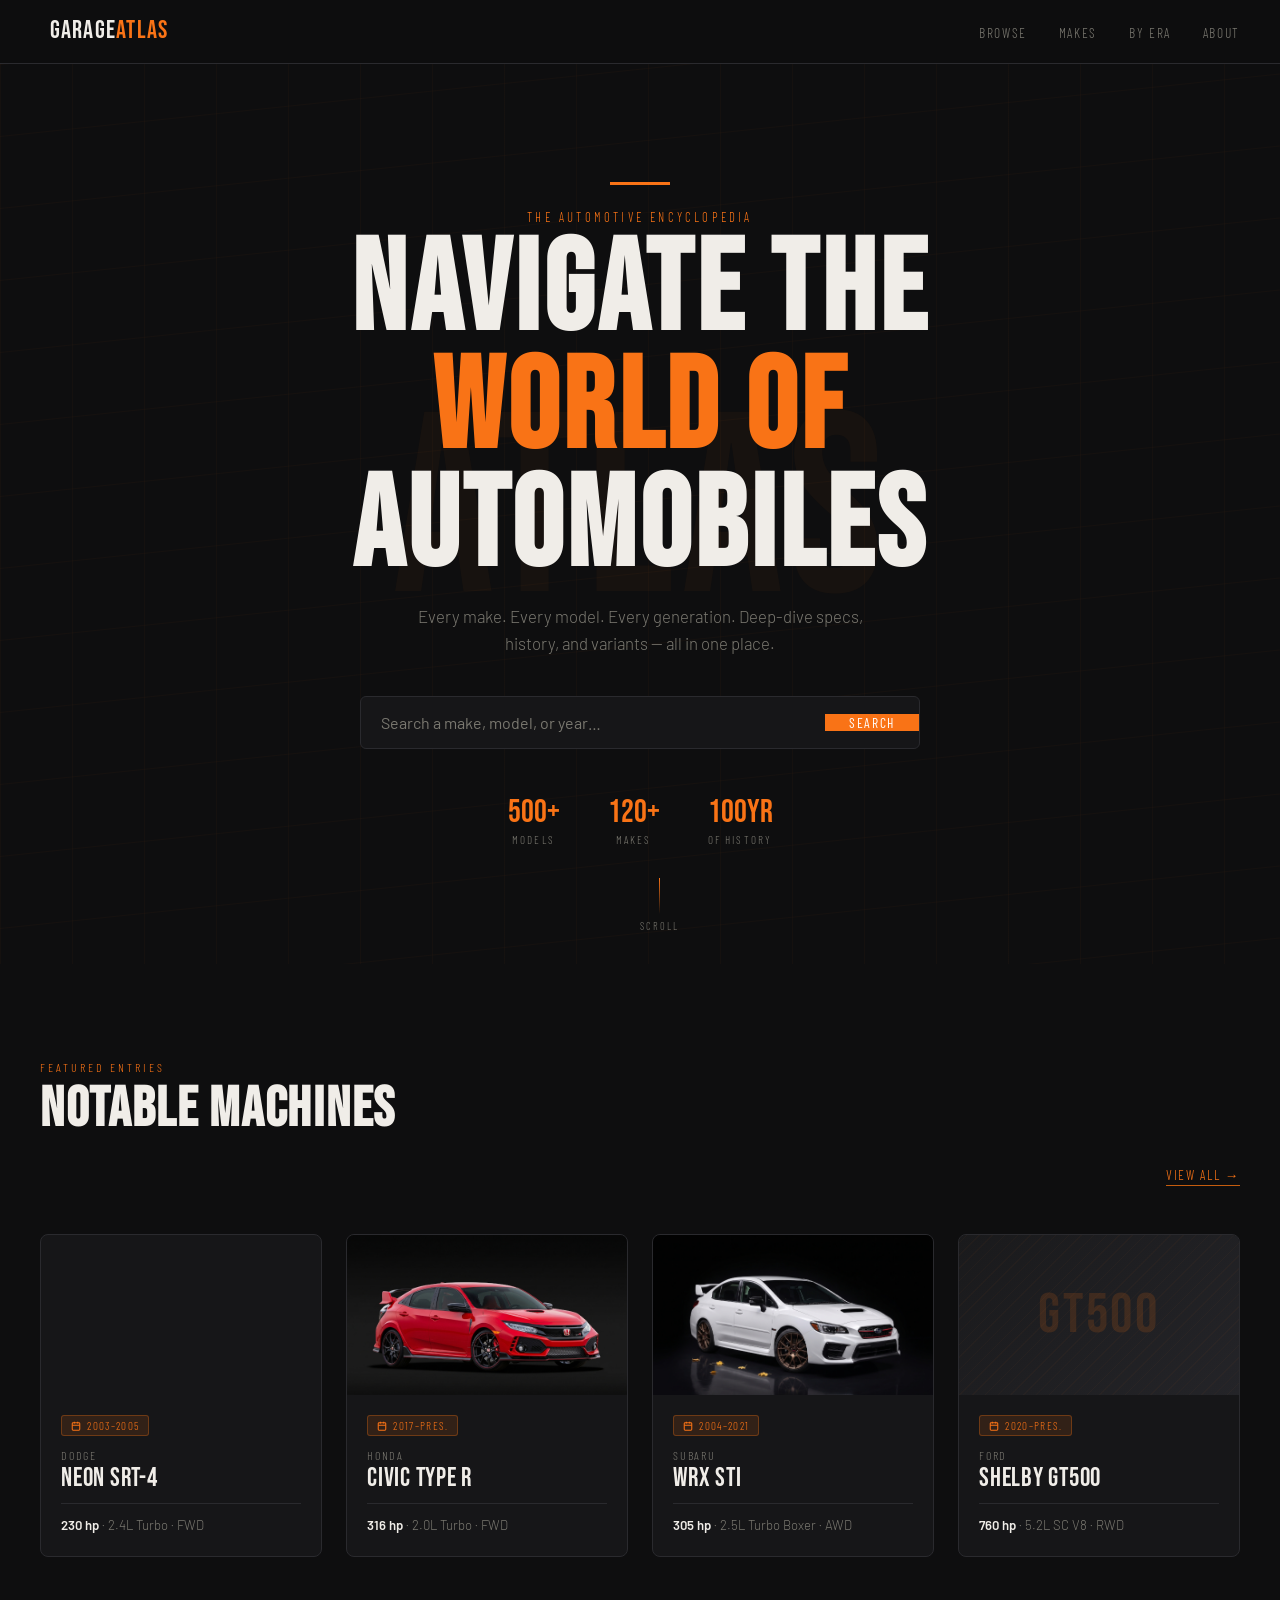
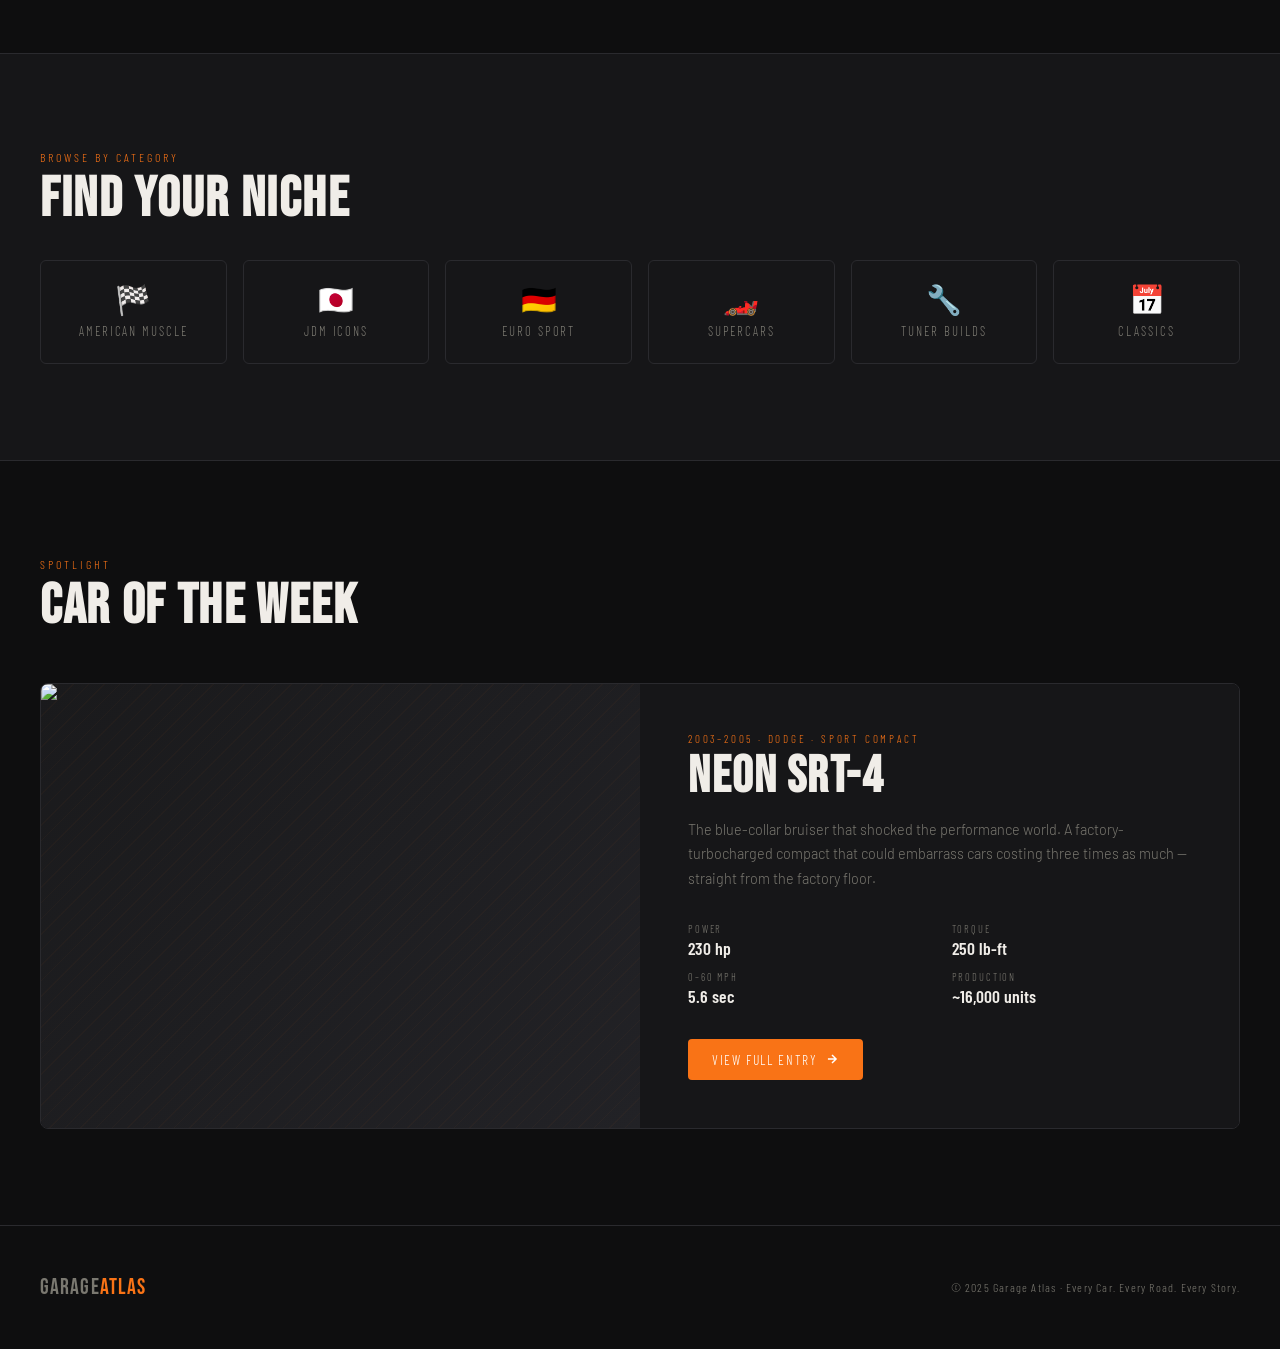
==== commit a5ca3260: "Add new cars, SEO tags, and coming-soon state Add three car entries (civictyper, mustanggt, wrxsti) " ====
--- a/index.html
+++ b/index.html
@@ -4,6 +4,34 @@
   <meta charset="UTF-8" />
   <meta name="viewport" content="width=device-width, initial-scale=1.0"/>
   <title>Garage Atlas — Navigate the World of Automobiles</title>
+
+  <!-- ─── SEO ─────────────────────────────────────────────
+       Basic description shown under the link in Google results
+  ──────────────────────────────────────────────────────── -->
+  <meta name="description" content="Garage Atlas is the enthusiast's encyclopedia for cars — deep-dive specs, history, trims, variants, and factory colors for every make and model.">
+  <meta name="keywords"    content="car encyclopedia, car specs, automotive database, car history, performance cars, muscle cars, JDM, car wiki">
+  <meta name="author"      content="Garage Atlas">
+  <link rel="canonical"    href="https://www.garageatlas.org/">
+
+  <!-- ─── OPEN GRAPH ──────────────────────────────────────
+       Controls how the page looks when shared on Facebook,
+       Discord, iMessage, Slack, etc.
+  ──────────────────────────────────────────────────────── -->
+  <meta property="og:type"        content="website">
+  <meta property="og:url"         content="https://www.garageatlas.org/">
+  <meta property="og:title"       content="Garage Atlas — Navigate the World of Automobiles">
+  <meta property="og:description" content="The enthusiast's encyclopedia for cars. Deep-dive specs, history, trims, variants, and factory colors for every make and model.">
+  <meta property="og:image"       content="https://www.garageatlas.org/Images/og-cover.jpg">
+  <meta property="og:site_name"   content="Garage Atlas">
+
+  <!-- ─── TWITTER CARD ────────────────────────────────────
+       Controls how the page looks when shared on Twitter/X.
+       summary_large_image shows a big preview image.
+  ──────────────────────────────────────────────────────── -->
+  <meta name="twitter:card"        content="summary_large_image">
+  <meta name="twitter:title"       content="Garage Atlas — Navigate the World of Automobiles">
+  <meta name="twitter:description" content="The enthusiast's encyclopedia for cars. Deep-dive specs, history, trims, variants, and factory colors for every make and model.">
+  <meta name="twitter:image"       content="https://www.garageatlas.org/Images/og-cover.jpg">
   <link rel="preconnect" href="https://fonts.googleapis.com">
   <link href="https://fonts.googleapis.com/css2?family=Bebas+Neue&family=Barlow:ital,wght@0,300;0,400;0,600;0,700;1,300&family=Barlow+Condensed:wght@400;600;700&display=swap" rel="stylesheet">
   <link rel="stylesheet" href="styles.css">
--- a/styles.css
+++ b/styles.css
@@ -1877,3 +1877,86 @@
   .hero-badges { gap: 0.35rem; }
   .hero-badge  { font-size: 0.65rem; padding: 0.25rem 0.5rem; }
 }
+
+/* ════════════════════════════════════════════════════════
+   COMING SOON STATE — car.html placeholder for unbuilt entries
+   ════════════════════════════════════════════════════════ */
+
+/* ─── BODY WRAPPER ──────────────────────────────────────
+   Centered card below the hero, matching the site's dark feel
+──────────────────────────────────────────────────────── */
+.coming-soon-body {
+  max-width: 680px;
+  margin: 5rem auto;
+  padding: 0 2rem;
+  text-align: center;
+}
+
+.coming-soon-card {
+  background: var(--bg-card);
+  border: 1px solid var(--border);
+  border-radius: 8px;
+  padding: 3rem 2.5rem;
+  display: flex;
+  flex-direction: column;
+  align-items: center;
+  gap: 1.25rem;
+}
+
+/* ─── ANIMATED CLOCK ICON ───────────────────────────────
+   Pulses orange to signal "in progress"
+──────────────────────────────────────────────────────── */
+.cs-icon {
+  color: var(--orange);
+  animation: cs-pulse 2s ease-in-out infinite;
+}
+@keyframes cs-pulse {
+  0%, 100% { opacity: 1;   transform: scale(1);    }
+  50%       { opacity: 0.5; transform: scale(0.95); }
+}
+
+.cs-heading {
+  font-family: var(--font-display);
+  font-size: 2.2rem;
+  letter-spacing: 0.03em;
+  color: var(--white);
+}
+
+.cs-text {
+  font-size: 0.95rem;
+  color: var(--muted);
+  line-height: 1.7;
+  max-width: 480px;
+}
+
+/* ─── ACTION BUTTONS ────────────────────────────────────
+   Browse button + subtle home link
+──────────────────────────────────────────────────────── */
+.cs-actions {
+  display: flex;
+  align-items: center;
+  gap: 1.5rem;
+  margin-top: 0.5rem;
+  flex-wrap: wrap;
+  justify-content: center;
+}
+
+.cs-link {
+  font-family: var(--font-cond);
+  font-size: 0.85rem;
+  letter-spacing: 0.12em;
+  text-transform: uppercase;
+  color: var(--muted);
+  text-decoration: none;
+  transition: color 0.2s;
+}
+.cs-link:hover { color: var(--white); }
+
+/* ─── MOBILE ────────────────────────────────────────────
+   Tighten up the coming soon card on small screens
+──────────────────────────────────────────────────────── */
+@media (max-width: 768px) {
+  .coming-soon-body  { margin: 2.5rem auto; }
+  .coming-soon-card  { padding: 2rem 1.25rem; }
+  .cs-heading        { font-size: 1.8rem; }
+}
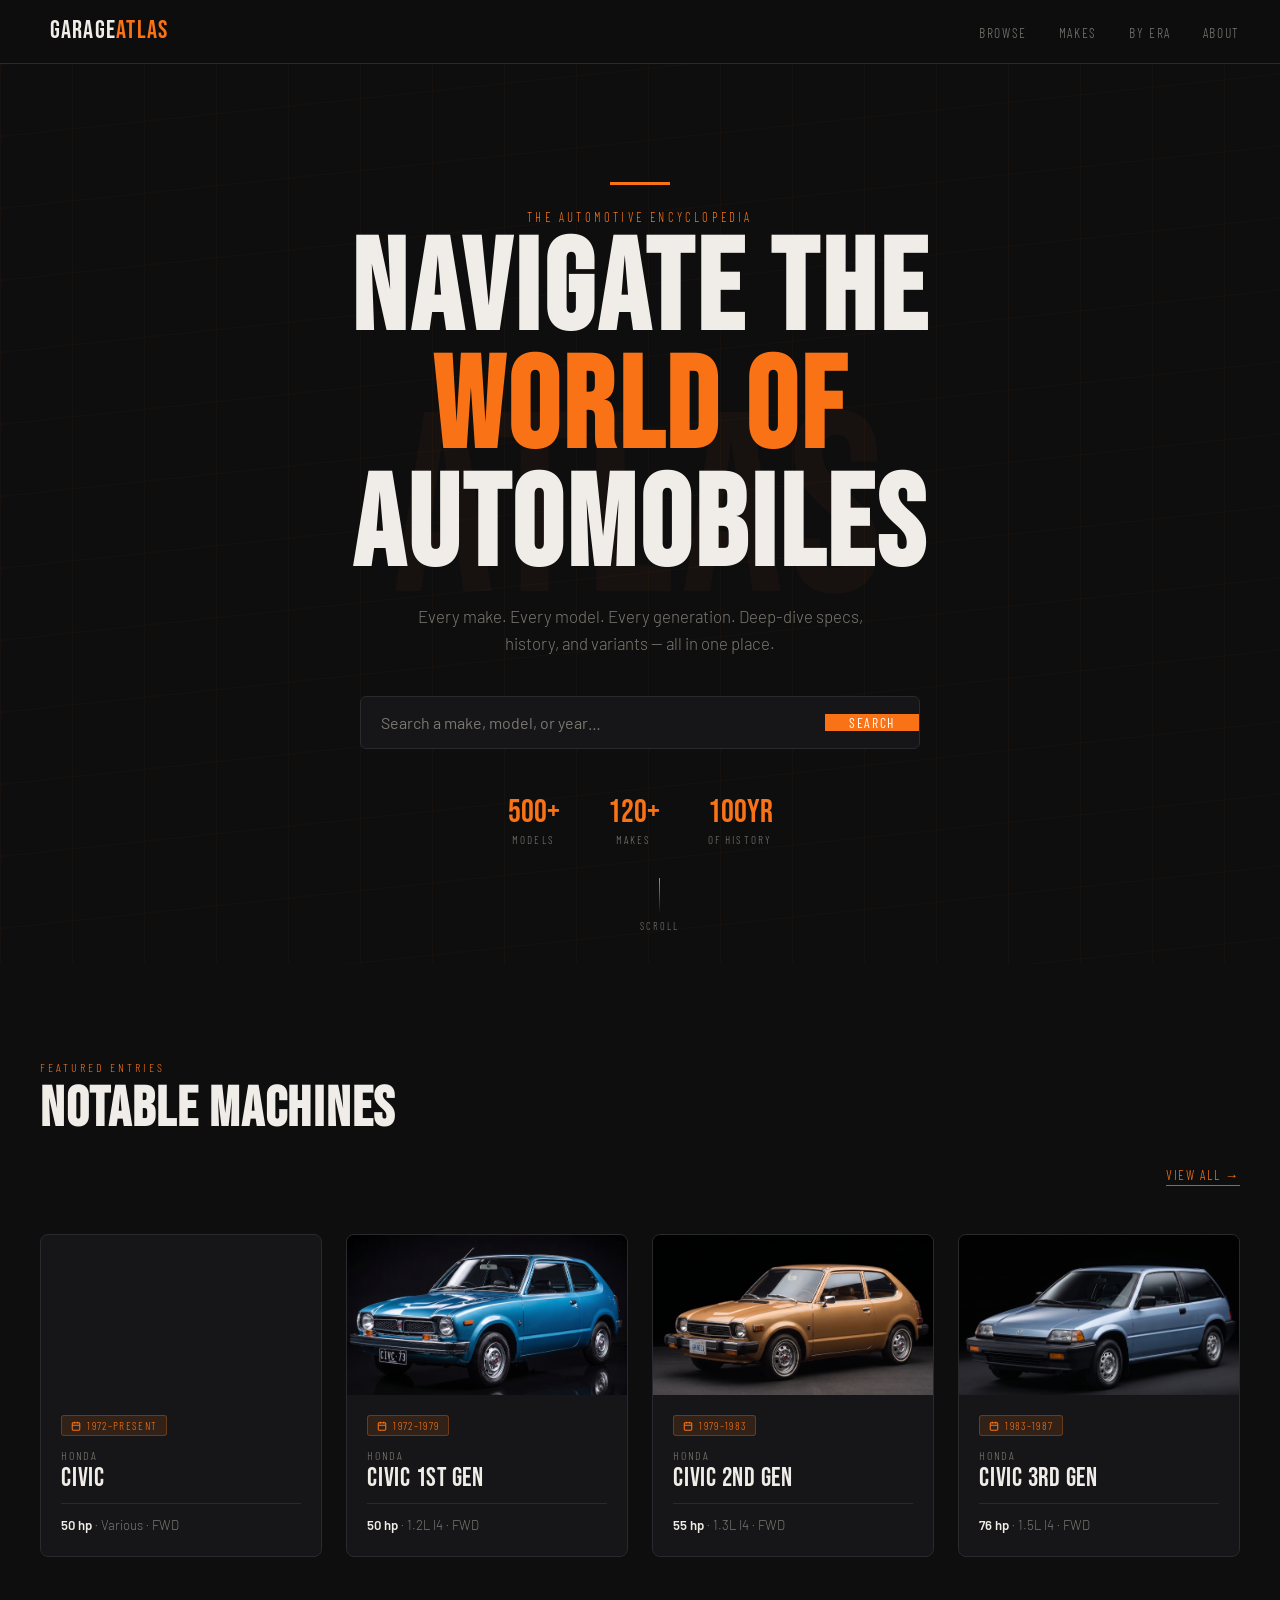
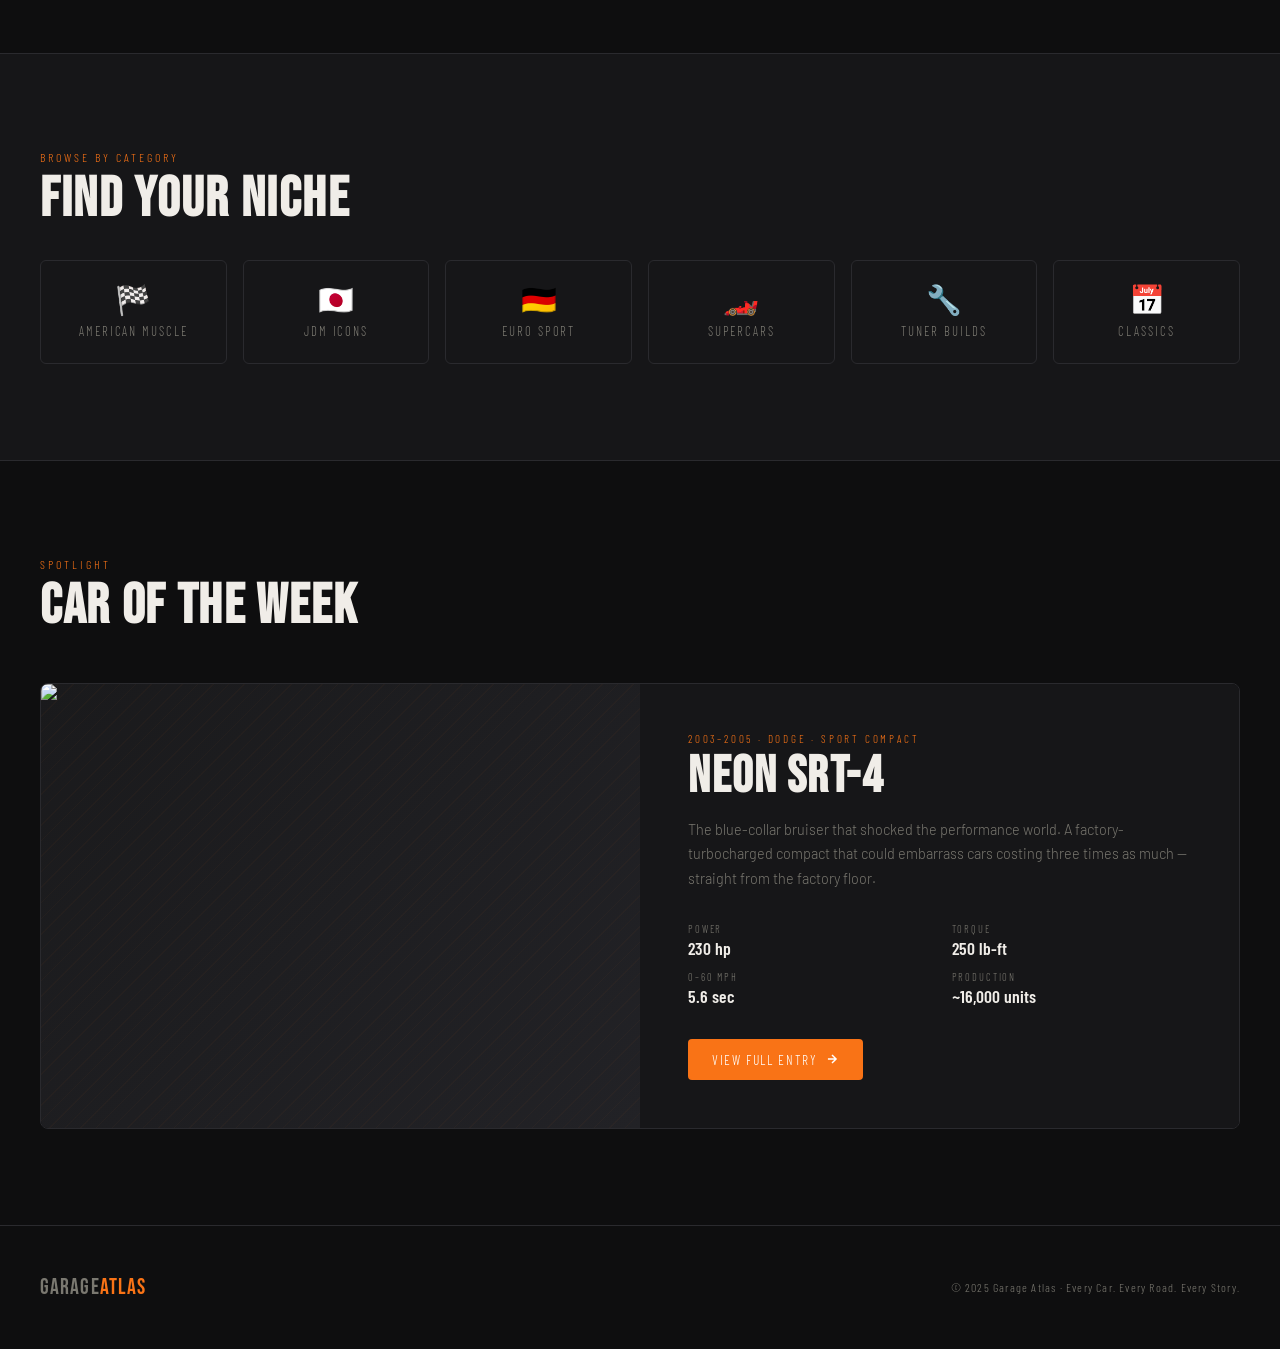
==== commit b8db1ac5: "Add generation tabs and category filtering system Implement multi-generation car support with clicka" ====
--- a/index.html
+++ b/index.html
@@ -150,27 +150,27 @@
       <h2 class="section-title" style="margin-bottom:2rem;">FIND YOUR NICHE</h2>
     </div>
     <div class="categories-grid reveal">
-      <a href="browse.html" class="category-tile">
+      <a href="browse.html?cat=muscle" class="category-tile">
         <div class="category-tile-icon">🏁</div>
         <div class="category-tile-label">American Muscle</div>
       </a>
-      <a href="browse.html" class="category-tile">
+      <a href="browse.html?cat=jdm" class="category-tile">
         <div class="category-tile-icon">🇯🇵</div>
         <div class="category-tile-label">JDM Icons</div>
       </a>
-      <a href="browse.html" class="category-tile">
+      <a href="browse.html?cat=euro" class="category-tile">
         <div class="category-tile-icon">🇩🇪</div>
         <div class="category-tile-label">Euro Sport</div>
       </a>
-      <a href="browse.html" class="category-tile">
+      <a href="browse.html?cat=supercar" class="category-tile">
         <div class="category-tile-icon">🏎️</div>
         <div class="category-tile-label">Supercars</div>
       </a>
-      <a href="browse.html" class="category-tile">
+      <a href="browse.html?cat=sport" class="category-tile">
         <div class="category-tile-icon">🔧</div>
         <div class="category-tile-label">Tuner Builds</div>
       </a>
-      <a href="browse.html" class="category-tile">
+      <a href="browse.html?cat=classic" class="category-tile">
         <div class="category-tile-icon">📅</div>
         <div class="category-tile-label">Classics</div>
       </a>
--- a/styles.css
+++ b/styles.css
@@ -1960,3 +1960,99 @@
   .coming-soon-card  { padding: 2rem 1.25rem; }
   .cs-heading        { font-size: 1.8rem; }
 }
+
+/* ════════════════════════════════════════════════════════
+   GENERATION TABS — car.html generation switcher
+   ════════════════════════════════════════════════════════ */
+
+/* ─── TAB BAR WRAPPER ───────────────────────────────────
+   Full-width strip sitting between the hero and content,
+   only shown when the car JSON has a generations array.
+──────────────────────────────────────────────────────── */
+.gen-tabs-bar {
+  background: var(--bg-card);
+  border-bottom: 1px solid var(--border);
+  position: sticky;
+  top: 64px;        /* sticks just below the nav */
+  z-index: 80;
+}
+
+.gen-tabs-inner {
+  max-width: 1600px;
+  margin: 0 auto;
+  padding: 0 2.5rem;
+  display: flex;
+  align-items: center;
+  gap: 1.5rem;
+  overflow-x: auto;         /* scrollable on mobile */
+  scrollbar-width: none;    /* hide scrollbar on Firefox */
+}
+.gen-tabs-inner::-webkit-scrollbar { display: none; }
+
+/* "Generation" label on the left */
+.gen-tabs-label {
+  font-family: var(--font-cond);
+  font-size: 0.7rem;
+  letter-spacing: 0.2em;
+  text-transform: uppercase;
+  color: var(--muted);
+  white-space: nowrap;
+  flex-shrink: 0;
+}
+
+/* Tab button row */
+.gen-tabs {
+  display: flex;
+  align-items: stretch;
+  gap: 0;
+}
+
+/* Individual tab button */
+.gen-tab {
+  background: none;
+  border: none;
+  border-bottom: 3px solid transparent;   /* active state indicator */
+  padding: 1rem 1.25rem;
+  color: var(--muted);
+  font-family: var(--font-cond);
+  font-size: 0.85rem;
+  letter-spacing: 0.08em;
+  text-transform: uppercase;
+  cursor: pointer;
+  white-space: nowrap;
+  display: flex;
+  flex-direction: column;
+  align-items: center;
+  gap: 0.15rem;
+  transition: color 0.2s, border-color 0.2s, background 0.2s;
+  line-height: 1.2;
+}
+.gen-tab:hover {
+  color: var(--white);
+  background: rgba(249, 115, 22, 0.05);
+}
+/* Active tab gets the orange underline */
+.gen-tab.active {
+  color: var(--orange);
+  border-bottom-color: var(--orange);
+}
+
+/* Year range shown below the generation label */
+.gen-tab-years {
+  font-size: 0.65rem;
+  letter-spacing: 0.05em;
+  color: var(--muted);
+  font-weight: 300;
+}
+.gen-tab.active .gen-tab-years { color: var(--orange-dim); }
+
+/* ─── MOBILE ────────────────────────────────────────────
+   Tighten tab padding on small screens
+──────────────────────────────────────────────────────── */
+@media (max-width: 768px) {
+  .gen-tabs-bar   { top: 64px; }
+  .gen-tabs-inner { padding: 0 1rem; gap: 0.75rem; }
+  .gen-tab        { padding: 0.75rem 0.85rem; font-size: 0.75rem; }
+  .gen-tabs-label { display: none; } /* hide label on mobile to save space */
+}
+
